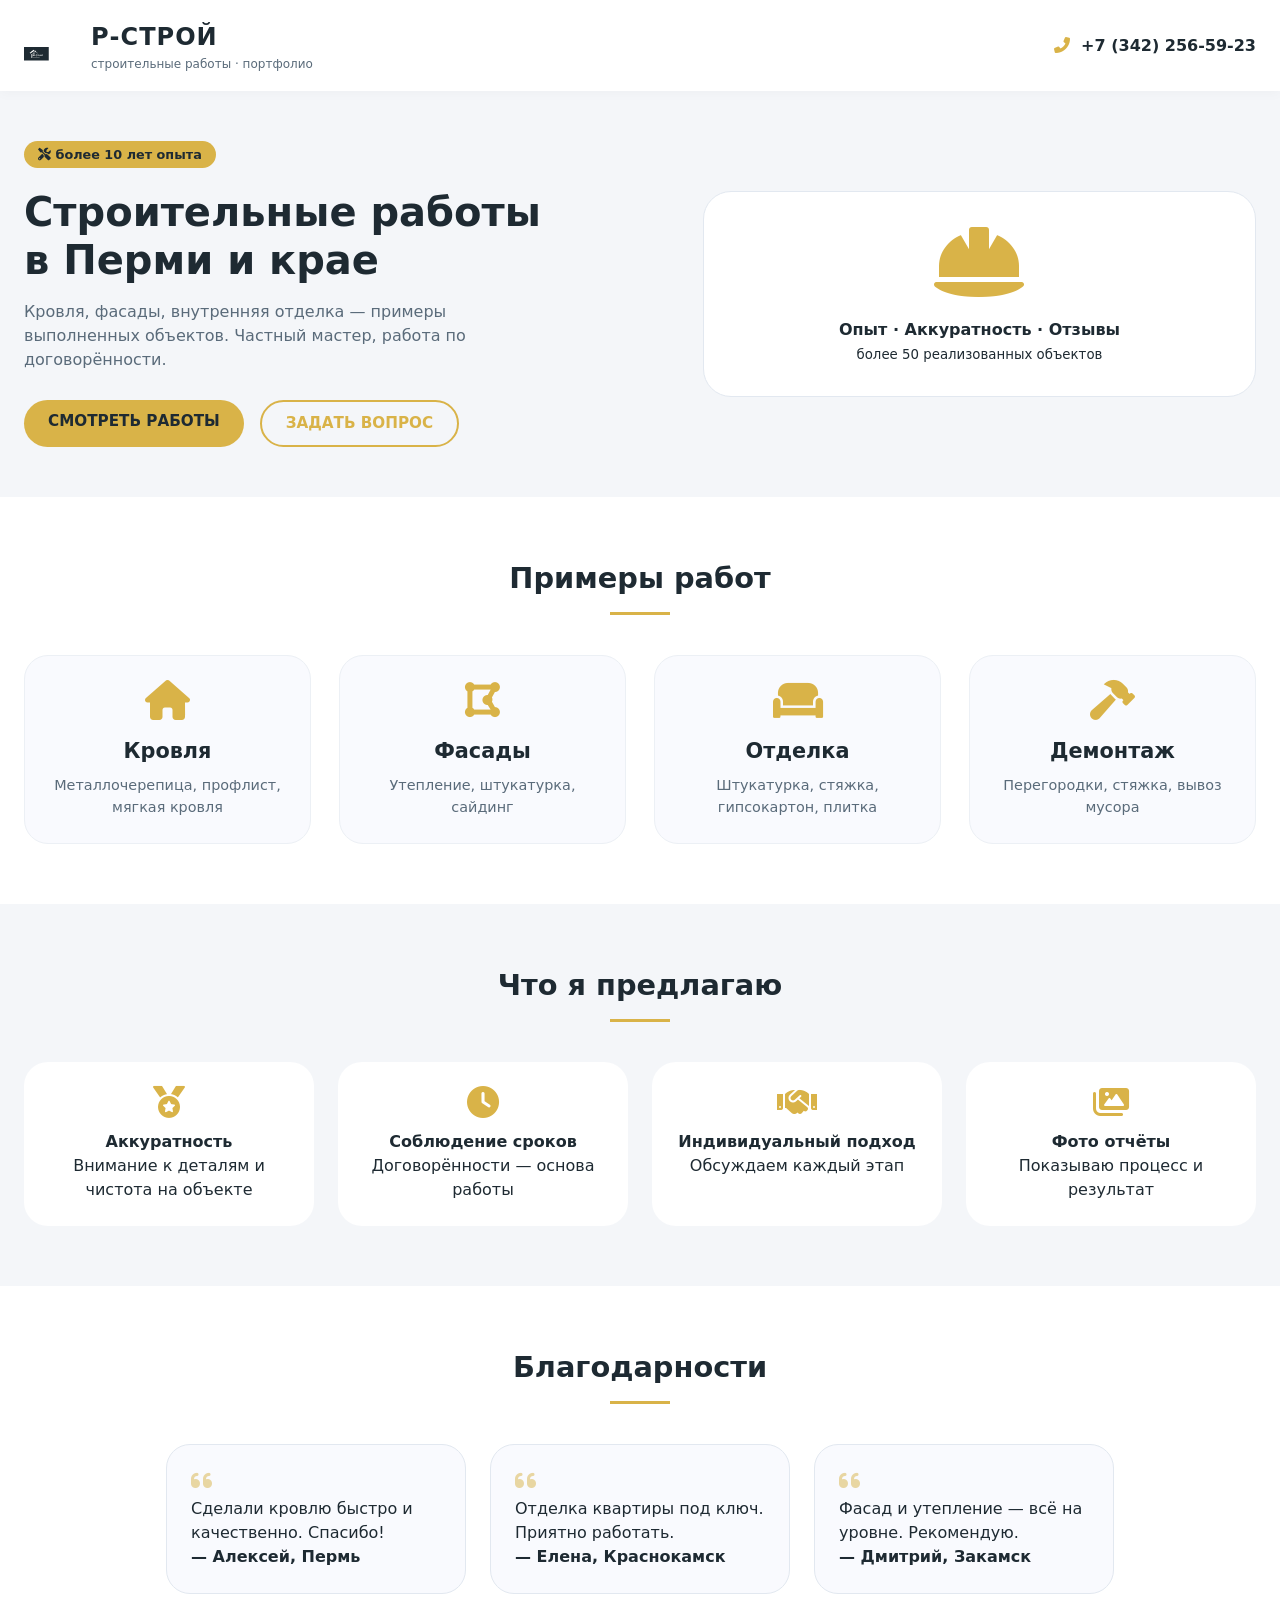
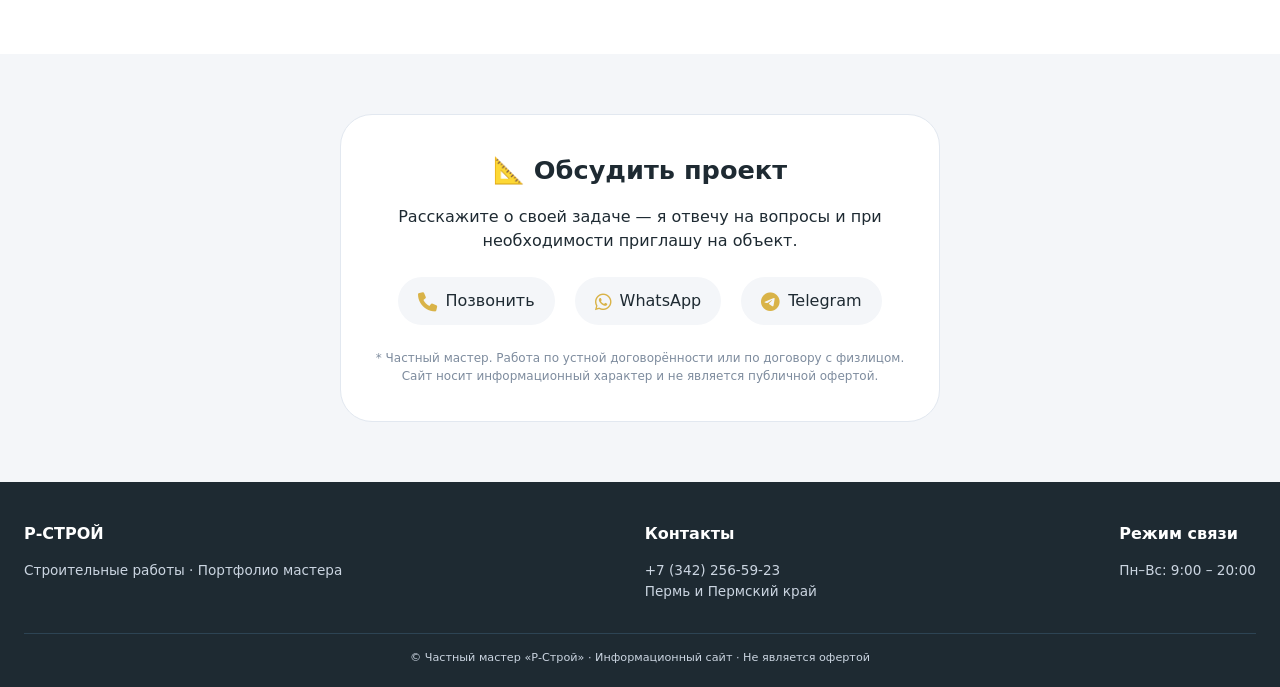
==== index.html @ 1c7f8fda "Add files via upload" ====
<!DOCTYPE html>
<html lang="ru">
<head>
    <meta charset="UTF-8">
    <meta name="viewport" content="width=device-width, initial-scale=1.0, user-scalable=yes">
    <!-- 
        Сайт-визитка "Р-Строй"
        Юридический статус: информационное портфолио частного мастера
        Не является публичной офертой (ст. 437 ГК РФ)
        Не содержит признаков предпринимательской деятельности
    -->
    <title>Р-Строй | Портфолио строительных работ</title>
    <!-- Font Awesome 6 — библиотека иконок (бесплатная) -->
    <link rel="stylesheet" href="https://cdnjs.cloudflare.com/ajax/libs/font-awesome/6.0.0-beta3/css/all.min.css">
    <style>
        /* ===== ОСНОВНЫЕ СТИЛИ ===== */
        /* Цветовая схема: 
           #F4F6F9 — спокойный серо-голубой фон
           #1E2A32 — тёмный цвет текста (читаемый, не агрессивный)
           #D9B348 — тусклый жёлтый акцент (кнопки, иконки)
           #FFFFFF — белый для карточек и формы
        */
        * {
            margin: 0;
            padding: 0;
            box-sizing: border-box;
        }

        body {
            font-family: 'Segoe UI', Roboto, system-ui, sans-serif;
            background-color: #F4F6F9;
            color: #1E2A32;
            line-height: 1.5;
        }

        .container {
            max-width: 1280px;
            margin: 0 auto;
            padding: 0 24px;
        }

        /* ===== КНОПКИ (нейтральные, без призыва к заказу) ===== */
        /* Используются формулировки "Смотреть работы" и "Задать вопрос"
           вместо "Заказать" или "Купить" — это юридически безопасно */
        .btn {
            display: inline-block;
            background-color: #D9B348;
            color: #1E2A32;
            font-weight: 700;
            padding: 10px 24px;
            border-radius: 48px;
            text-decoration: none;
            transition: all 0.25s ease;
            font-size: 0.95rem;
            border: none;
            cursor: pointer;
            text-align: center;
        }
        .btn-outline {
            background: transparent;
            border: 2px solid #D9B348;
            color: #D9B348;
        }
        .btn-outline:hover {
            background: #D9B348;
            color: #1E2A32;
        }
        .btn:hover {
            background-color: #c49f36;
            transform: translateY(-1px);
        }

        /* ===== ШАПКА САЙТА (HEADER) ===== */
        /* Содержит логотип и телефон. Никаких кнопок "Заказать звонок" */
        .header {
            background: #FFFFFF;
            box-shadow: 0 2px 12px rgba(0,0,0,0.03);
            padding: 18px 0;
            position: sticky;
            top: 0;
            z-index: 100;
        }
        .header-flex {
            display: flex;
            justify-content: space-between;
            align-items: center;
            flex-wrap: wrap;
            gap: 20px;
        }
        .logo-area {
            display: flex;
            align-items: center;
            gap: 12px;
        }
        /* SVG логотип — чёрно-белый, без намёка на коммерцию */
        .logo-svg {
            width: 55px;
            height: auto;
            display: block;
        }
        .logo-svg svg {
            width: 100%;
            height: auto;
            display: block;
        }
        .logo-text h1 {
            font-size: 1.5rem;
            letter-spacing: 1px;
            color: #1E2A32;
        }
        .logo-text p {
            font-size: 0.75rem;
            color: #5A6B7A;
        }
        /* Телефон указан как справочная информация, не как "заказать звонок" */
        .contact-header a {
            color: #1E2A32;
            text-decoration: none;
            font-weight: 600;
            font-size: 1rem;
        }
        .contact-header i {
            color: #D9B348;
            margin-right: 6px;
        }

        /* ===== ГЛАВНЫЙ ЭКРАН (HERO) ===== */
        /* Важно: нет кнопок "Рассчитать стоимость" или "Заказать"
           Есть только "Смотреть работы" (портфолио) и "Задать вопрос" (общение) */
        .hero {
            padding: 50px 0;
            background: #F4F6F9;
        }
        .hero-grid {
            display: flex;
            flex-wrap: wrap;
            align-items: center;
            gap: 40px;
        }
        .hero-content {
            flex: 1;
        }
        /* Бейдж "более 10 лет опыта" — информация, не оферта */
        .badge {
            background: #D9B348;
            color: #1E2A32;
            display: inline-block;
            padding: 4px 14px;
            border-radius: 40px;
            font-weight: 700;
            font-size: 0.8rem;
            margin-bottom: 20px;
        }
        .hero-content h2 {
            font-size: 2.5rem;
            font-weight: 800;
            line-height: 1.2;
            margin-bottom: 16px;
        }
        .hero-content p {
            font-size: 1rem;
            color: #5A6B7A;
            margin-bottom: 28px;
            max-width: 500px;
        }
        .hero-buttons {
            display: flex;
            gap: 16px;
            flex-wrap: wrap;
        }
        /* Карточка с иконкой каски — чисто информационная */
        .hero-image {
            flex: 0.8;
            background: #FFFFFF;
            border-radius: 28px;
            padding: 30px 20px;
            text-align: center;
            border: 1px solid #E2E8F0;
        }
        .hero-image i {
            font-size: 80px;
            color: #D9B348;
        }
        .hero-image p {
            margin-top: 16px;
            font-weight: 600;
        }

        /* ===== ПОРТФОЛИО (вместо "услуг") ===== */
        /* Ключевое отличие: называется "Примеры работ", а не "Услуги"
           Это портфолио, а не предложение заключить договор */
        .portfolio {
            padding: 60px 0;
            background: #FFFFFF;
        }
        .section-title {
            text-align: center;
            font-size: 1.8rem;
            font-weight: 700;
            margin-bottom: 40px;
        }
        .section-title:after {
            content: '';
            display: block;
            width: 60px;
            height: 3px;
            background: #D9B348;
            margin: 12px auto 0;
        }
        .portfolio-grid {
            display: grid;
            grid-template-columns: repeat(auto-fit, minmax(250px, 1fr));
            gap: 28px;
        }
        .portfolio-card {
            background: #F9FAFE;
            border-radius: 24px;
            padding: 24px;
            text-align: center;
            border: 1px solid #ECF0F5;
        }
        .portfolio-card i {
            font-size: 40px;
            color: #D9B348;
            margin-bottom: 16px;
        }
        .portfolio-card h3 {
            font-size: 1.3rem;
            margin-bottom: 8px;
        }
        .portfolio-card p {
            color: #5A6B7A;
            font-size: 0.9rem;
        }

        /* ===== НАВЫКИ И ПОДХОД ===== */
        /* Блок о качестве работы — без гарантий и обязательств */
        .skills {
            background: #F4F6F9;
            padding: 60px 0;
        }
        .skills-grid {
            display: grid;
            grid-template-columns: repeat(auto-fit, minmax(220px, 1fr));
            gap: 24px;
        }
        .skill-item {
            background: #FFFFFF;
            border-radius: 24px;
            padding: 24px 16px;
            text-align: center;
        }
        .skill-item i {
            font-size: 32px;
            color: #D9B348;
            margin-bottom: 12px;
        }

        /* ===== ОТЗЫВЫ (как "благодарности") ===== */
        /* Названо "Благодарности", а не "Отзывы клиентов"
           Указано, что это от знакомых/друзей — снижает риски */
        .reviews {
            padding: 60px 0;
            background: #FFFFFF;
        }
        .reviews-grid {
            display: flex;
            flex-wrap: wrap;
            gap: 24px;
            justify-content: center;
        }
        .review-card {
            background: #F9FAFE;
            border-radius: 24px;
            padding: 24px;
            width: 300px;
            border: 1px solid #E2E8F0;
        }
        .review-card i {
            color: #D9B348;
            opacity: 0.5;
            font-size: 24px;
        }

        /* ===== БЛОК СВЯЗИ ===== */
        /* Важно: нет формы "отправить заявку"
           Есть только ссылки на мессенджеры и телефон
           Чётко указано: "частный мастер", "не является публичной офертой"
           Это юридически значимые формулировки */
        .contact-section {
            padding: 60px 0;
            background: #F4F6F9;
        }
        .contact-card {
            max-width: 600px;
            margin: 0 auto;
            background: #FFFFFF;
            border-radius: 32px;
            padding: 36px 28px;
            text-align: center;
            border: 1px solid #E2E8F0;
        }
        .contact-card h3 {
            font-size: 1.6rem;
            margin-bottom: 16px;
        }
        .contact-links {
            display: flex;
            justify-content: center;
            gap: 20px;
            margin: 24px 0;
            flex-wrap: wrap;
        }
        .contact-link {
            background: #F4F6F9;
            padding: 12px 20px;
            border-radius: 60px;
            text-decoration: none;
            color: #1E2A32;
            font-weight: 500;
            display: inline-flex;
            align-items: center;
            gap: 8px;
        }
        .contact-link i {
            color: #D9B348;
            font-size: 1.2rem;
        }
        /* Юридически важный блок: пояснение статуса и отказ от оферты */
        .note {
            font-size: 0.75rem;
            color: #7E8C9E;
            margin-top: 20px;
        }

        /* ===== ПОДВАЛ (FOOTER) ===== */
        /* Ещё раз указан статус "частный мастер" и "не является офертой" */
        .footer {
            background: #1E2A32;
            color: #CBD5E1;
            padding: 40px 0 20px;
        }
        .footer-flex {
            display: flex;
            justify-content: space-between;
            flex-wrap: wrap;
            gap: 24px;
        }
        .footer-col h4 {
            color: #FFFFFF;
            margin-bottom: 14px;
        }
        .footer-col p {
            font-size: 0.85rem;
        }
        .copyright {
            text-align: center;
            margin-top: 32px;
            padding-top: 16px;
            border-top: 1px solid #2D4454;
            font-size: 0.7rem;
        }

        /* Адаптация под мобильные устройства */
        @media (max-width: 760px) {
            .hero-content h2 { font-size: 1.8rem; }
            .header-flex { flex-direction: column; text-align: center; }
            .contact-header { text-align: center; }
        }
    </style>
</head>
<body>

<header class="header">
    <div class="container header-flex">
        <div class="logo-area">
            <!-- 
                ЧЁРНО-БЕЛЫЙ ЛОГОТИП
                Использован ваш SVG-код. Логотип не содержит коммерческих намёков.
                Масштабирован до 55px для аккуратного отображения.
            -->
            <div class="logo-svg">
                <svg version="1.0" xmlns="http://www.w3.org/2000/svg"
                     width="55" height="55" viewBox="0 0 2152.000000 1172.000000"
                     preserveAspectRatio="xMidYMid meet">
                    <g transform="translate(0.000000,1172.000000) scale(0.045000,-0.045000)" fill="#1E2A32" stroke="none">
                        <path d="M0 5860 l0 -5860 10760 0 10760 0 0 5860 0 5860 -10760 0 -10760 0 0 -5860z m8493 3213 c122 -98 293 -236 382 -306 227 -182 266 -213 395 -319 141 -114 296 -238 366 -293 41 -31 289 -230 364 -290 8 -7 24 -15 35 -19 20 -6 20 -3 16 409 -2 316 0 415 9 415 14 0 174 -109 354 -242 l64 -47 6 -73 c3 -40 8 -255 11 -478 3 -223 10 -504 16 -625 5 -134 5 -223 0 -228 -6 -6 -19 -2 -34 9 -14 11 -91 72 -173 136 -82 65 -252 198 -379 295 -407 313 -747 574 -855 657 -58 44 -174 133 -258 198 -145 112 -172 129 -172 109 0 -4 -25 -28 -56 -52 -31 -24 -92 -73 -135 -109 -43 -36 -129 -106 -191 -157 -261 -211 -368 -298 -453 -368 -191 -155 -287 -234 -420 -340 -75 -60 -172 -139 -215 -175 -42 -36 -130 -108 -195 -160 -65 -52 -173 -139 -239 -193 -67 -54 -139 -113 -161 -130 -21 -18 -60 -50 -86 -72 -26 -22 -122 -98 -212 -170 -91 -71 -170 -139 -175 -150 l-11 -20 -1 20 c-1 11 -3 65 -4 120 l-1 100 -55 0 c-30 0 -306 -4 -612 -9 -467 -7 -558 -6 -558 6 0 7 33 38 73 68 39 30 114 88 164 130 51 41 139 112 195 157 57 46 144 115 193 156 50 40 102 81 116 92 38 29 186 148 299 240 103 84 443 357 514 412 56 44 179 143 471 378 136 110 276 223 310 250 35 28 106 84 158 125 224 178 788 633 837 674 30 25 60 46 68 46 8 0 114 -80 235 -177z m675 -1492 l62 -1 -2 -192 -3 -193 -210 0 -210 0 -3 185 c-1 101 0 190 3 198 4 11 34 12 152 8 82 -3 176 -5 211 -5z m-520 -193 l-3 -193 -215 0 -215 0 -3 160 c-2 88 0 175 3 193 l6 32 215 0 214 0 -2 -192z m2285 -269 c12 -7 24 -15 27 -19 3 -3 37 -31 75 -62 39 -31 131 -105 205 -164 74 -60 182 -146 240 -191 139 -107 186 -150 178 -158 -3 -4 -174 -8 -380 -8 l-373 -2 -3 308 c-1 169 0 307 4 307 3 0 15 -5 27 -11z m-2285 -271 c2 -180 2 -188 -18 -198 -13 -7 -90 -10 -214 -9 -189 1 -194 2 -200 23 -3 11 -6 98 -6 193 l0 172 28 3 c15 2 113 3 217 3 l190 0 3 -187z m578 180 c11 -17 18 -266 10 -332 l-7 -56 -212 2 -212 3 -3 189 c-2 134 1 192 9 197 21 12 407 10 415 -3z m-3138 -1096 c-1 -169 2 -286 8 -292 5 -5 112 -11 244 -12 l235 -3 5 -1467 c3 -806 7 -1469 10 -1472 3 -3 1545 -8 3425 -12 1881 -4 3429 -10 3440 -14 30 -12 355 -309 355 -325 0 -11 -29 -12 -152 -9 -84 2 -1817 6 -3851 8 -2033 3 -3702 8 -3707 11 -7 4 -10 590 -10 1644 l0 1639 -35 6 c-18 4 -210 6 -425 5 -215 -1 -394 2 -397 5 -11 10 5 22 357 280 184 135 369 270 410 301 l75 57 7 -34 c5 -18 7 -160 6 -316z m2765 167 c418 -36 657 -221 758 -585 30 -110 39 -174 39 -283 0 -148 -29 -270 -95 -401 -134 -264 -423 -566 -705 -738 -106 -64 -349 -167 -440 -186 -14 -3 -54 -12 -90 -20 -111 -26 -398 -46 -672 -46 -4 0 -8 -6 -8 -13 0 -8 -20 -58 -45 -113 -55 -122 -61 -152 -45 -220 15 -62 10 -79 -74 -254 -59 -125 -118 -223 -160 -267 -24 -27 -37 -33 -72 -33 -64 0 -85 22 -93 104 -8 76 9 162 52 256 13 30 44 98 67 150 23 52 76 166 117 253 41 87 73 165 71 174 -2 10 -20 22 -45 29 -79 23 -174 87 -198 135 -22 41 -19 131 5 182 54 114 221 225 442 291 104 32 127 49 165 123 64 122 148 283 213 408 151 289 230 447 230 461 0 18 -14 18 -131 0 -113 -18 -243 -46 -359 -79 -47 -14 -111 -32 -144 -40 -32 -9 -63 -21 -70 -26 -6 -5 -27 -13 -46 -19 -19 -6 -66 -22 -105 -37 -38 -14 -81 -30 -95 -34 -14 -5 -86 -38 -162 -74 -75 -36 -149 -69 -164 -73 -27 -7 -27 -7 -21 33 4 22 22 87 41 144 86 263 222 433 438 548 250 133 782 245 1238 259 25 1 98 -3 163 -9z m2988 -310 c23 -13 57 -44 74 -67 29 -43 30 -47 29 -150 -1 -158 -38 -265 -149 -437 -134 -209 -312 -394 -490 -512 -125 -82 -174 -92 -214 -42 -20 26 -23 38 -18 80 3 27 15 63 27 78 11 16 20 32 20 36 0 12 92 128 150 188 63 67 87 81 149 91 24 4 55 13 71 21 42 22 126 120 176 204 66 113 88 188 89 301 l0 95 -55 -3 c-80 -4 -146 -39 -275 -143 -65 -53 -148 -135 -204 -204 -14 -17 -47 -57 -75 -90 -92 -108 -149 -187 -234 -325 -68 -110 -174 -327 -201 -410 -51 -159 -53 -338 -6 -429 29 -54 81 -106 123 -122 39 -15 220 -11 275 6 98 30 221 103 362 214 91 72 413 383 445 431 61 89 144 181 184 205 31 18 57 25 94 25 l52 0 0 -34 c0 -27 -14 -49 -82 -127 -105 -120 -141 -166 -162 -207 -18 -35 -18 -93 0 -99 6 -2 60 45 120 105 96 95 153 142 383 320 67 52 162 102 193 102 13 0 34 -7 47 -16 21 -15 23 -22 18 -73 -5 -59 -43 -134 -113 -226 -52 -69 -70 -125 -39 -125 8 0 55 35 103 78 48 43 119 103 159 133 90 68 290 189 312 189 45 0 94 -107 70 -152 -7 -13 -46 -59 -88 -104 -121 -127 -166 -241 -122 -302 18 -26 26 -30 56 -26 88 11 129 45 461 384 183 187 309 326 367 403 109 145 141 171 211 172 85 0 78 -21 -78 -232 -103 -140 -205 -301 -206 -325 0 -10 2 -18 4 -18 2 0 51 35 109 79 113 85 253 161 297 161 38 0 92 -39 102 -75 13 -44 2 -119 -25 -178 -37 -78 -96 -150 -209 -255 -155 -143 -155 -157 0 -156 85 0 104 4 151 27 59 30 171 128 184 161 5 12 15 45 23 74 43 163 284 395 463 448 103 30 221 1 221 -54 0 -9 14 -37 32 -64 54 -85 50 -167 -18 -331 -62 -150 -43 -171 98 -110 40 18 43 22 53 93 8 46 50 139 89 194 109 156 197 248 254 267 37 12 96 7 118 -12 18 -15 18 -62 0 -97 -19 -37 -180 -190 -238 -226 -62 -38 -82 -78 -76 -145 4 -35 12 -59 28 -76 60 -64 125 -21 450 300 146 144 274 267 286 273 37 20 64 -23 64 -102 0 -52 -3 -57 -63 -128 -34 -40 -86 -98 -115 -128 -93 -98 -130 -206 -98 -282 24 -57 64 -53 191 17 54 30 102 55 106 55 21 0 -12 -48 -73 -105 -140 -132 -286 -225 -356 -225 -81 0 -101 50 -82 208 7 57 9 106 5 110 -4 4 -21 -11 -38 -33 -73 -93 -169 -183 -229 -213 -123 -64 -176 -29 -213 141 -9 42 -18 77 -20 77 -1 0 -31 -15 -66 -33 -35 -18 -102 -44 -148 -57 -73 -21 -93 -31 -150 -82 -39 -35 -87 -66 -119 -78 -62 -24 -158 -26 -207 -6 -66 28 -155 152 -155 217 0 49 -20 43 -88 -25 -131 -129 -244 -188 -457 -236 -102 -23 -295 2 -338 44 -38 38 -63 26 -87 -40 -9 -27 -50 -124 -91 -216 l-74 -168 -74 0 -74 0 7 52 c8 59 50 208 71 253 21 44 71 112 153 207 41 46 92 118 114 159 22 40 70 130 107 199 38 69 71 138 75 153 l7 28 -28 -18 c-15 -10 -45 -35 -68 -57 -22 -21 -95 -88 -162 -149 -68 -60 -123 -114 -123 -118 0 -20 -155 -170 -225 -218 -104 -73 -206 -121 -253 -121 -60 0 -92 37 -92 107 0 71 22 146 64 215 35 60 66 130 66 153 0 34 -46 10 -153 -77 -61 -50 -159 -137 -217 -192 -155 -149 -228 -177 -244 -92 -11 60 3 98 91 238 58 92 78 160 50 171 -28 11 -88 -11 -140 -51 -81 -62 -212 -198 -289 -299 -69 -93 -91 -108 -139 -101 -32 4 -50 58 -58 177 -4 58 -10 96 -18 98 -6 2 -29 -20 -51 -49 -49 -65 -309 -320 -376 -368 -27 -19 -78 -56 -115 -83 -87 -62 -292 -163 -362 -178 -82 -17 -233 -8 -291 18 -91 41 -183 146 -219 250 -23 67 -27 232 -9 333 31 173 157 452 298 663 247 369 673 753 930 838 79 26 183 21 243 -12z m1399 -453 c18 -8 26 -20 28 -44 4 -36 -32 -122 -51 -122 -7 -1 -73 -1 -148 0 -236 2 -400 -53 -558 -184 -24 -20 -47 -36 -53 -36 -6 0 -9 25 -6 65 4 61 7 68 48 111 92 94 385 208 585 226 48 5 128 -3 155 -16z m2848 -74 c2 -51 7 -65 25 -76 30 -20 99 -5 171 39 77 46 96 52 96 26 0 -68 -242 -233 -343 -233 -56 0 -82 14 -102 52 -21 41 -20 149 3 177 27 33 105 83 127 80 17 -2 20 -11 23 -65z m-5926 -845 c11 -18 10 -281 -2 -311 l-10 -26 -349 0 c-296 0 -350 2 -361 15 -16 20 -10 322 7 333 20 13 707 2 715 -11z"/>
                        <path d="M8573 5561 c-34 -3 -63 -8 -66 -11 -10 -12 -436 -877 -442 -898 -10 -33 10 -35 123 -12 131 26 140 26 148 -6 10 -40 -16 -58 -191 -129 -87 -36 -163 -69 -168 -74 -4 -4 -7 -25 -5 -46 3 -34 7 -40 38 -51 77 -27 297 -9 462 40 406 118 757 373 866 628 24 58 27 74 27 198 0 129 -1 137 -27 181 -56 95 -155 159 -278 178 -68 11 -380 12 -487 2z"/>
                        <path d="M14900 4696 c-77 -51 -196 -174 -227 -235 -13 -23 -28 -71 -35 -107 -21 -116 20 -156 142 -140 53 7 135 48 149 75 5 9 7 53 4 96 -4 70 -1 89 22 150 47 125 66 186 60 195 -12 20 -52 8 -115 -34z"/>
                        <path d="M13990 4630 c-93 -51 -300 -262 -300 -306 0 -7 25 -14 68 -17 37 -3 82 -9 100 -13 30 -6 37 -2 96 59 91 93 143 165 158 220 23 87 -25 110 -122 57z"/>
                    </g>
                </svg>
            </div>
            <div class="logo-text">
                <h1>Р-СТРОЙ</h1>
                <p>строительные работы · портфолио</p>
            </div>
        </div>
        <div class="contact-header">
            <!-- Телефон указан как контакт для связи, без обязательства что-либо заказать -->
            <a href="tel:+73422565923"><i class="fas fa-phone-alt"></i> +7 (342) 256-59-23</a>
        </div>
    </div>
</header>

<!-- 
    БЛОК "О СЕБЕ" (HERO)
    Нет кнопок "Заказать", "Рассчитать", "Оплатить"
    Только информационные кнопки: "Смотреть работы" и "Задать вопрос"
-->
<section class="hero">
    <div class="container hero-grid">
        <div class="hero-content">
            <div class="badge"><i class="fas fa-tools"></i> более 10 лет опыта</div>
            <h2>Строительные работы<br>в Перми и крае</h2>
            <p>Кровля, фасады, внутренняя отделка — примеры выполненных объектов. Частный мастер, работа по договорённости.</p>
            <div class="hero-buttons">
                <a href="#portfolio" class="btn">СМОТРЕТЬ РАБОТЫ</a>
                <a href="#contact" class="btn btn-outline">ЗАДАТЬ ВОПРОС</a>
            </div>
        </div>
        <div class="hero-image">
            <i class="fas fa-hard-hat"></i>
            <p>Опыт · Аккуратность · Отзывы</p>
            <small>более 50 реализованных объектов</small>
        </div>
    </div>
</section>

<!-- 
    БЛОК ПОРТФОЛИО (не "услуги"!)
    Показывает ЧТО я умею делать, без предложения заказать.
    Называется "Примеры работ" — это демонстрация навыков, а не оферта.
-->
<section class="portfolio" id="portfolio">
    <div class="container">
        <div class="section-title">Примеры работ</div>
        <div class="portfolio-grid">
            <div class="portfolio-card"><i class="fas fa-home"></i><h3>Кровля</h3><p>Металлочерепица, профлист, мягкая кровля</p></div>
            <div class="portfolio-card"><i class="fas fa-draw-polygon"></i><h3>Фасады</h3><p>Утепление, штукатурка, сайдинг</p></div>
            <div class="portfolio-card"><i class="fas fa-couch"></i><h3>Отделка</h3><p>Штукатурка, стяжка, гипсокартон, плитка</p></div>
            <div class="portfolio-card"><i class="fas fa-hammer"></i><h3>Демонтаж</h3><p>Перегородки, стяжка, вывоз мусора</p></div>
        </div>
    </div>
</section>

<!-- 
    БЛОК "ЧТО Я ПРЕДЛАГАЮ"
    Описывает подход к работе, но не даёт гарантий (юридически безопасно)
-->
<section class="skills">
    <div class="container">
        <div class="section-title">Что я предлагаю</div>
        <div class="skills-grid">
            <div class="skill-item"><i class="fas fa-medal"></i><h4>Аккуратность</h4><p>Внимание к деталям и чистота на объекте</p></div>
            <div class="skill-item"><i class="fas fa-clock"></i><h4>Соблюдение сроков</h4><p>Договорённости — основа работы</p></div>
            <div class="skill-item"><i class="fas fa-handshake"></i><h4>Индивидуальный подход</h4><p>Обсуждаем каждый этап</p></div>
            <div class="skill-item"><i class="fas fa-images"></i><h4>Фото отчёты</h4><p>Показываю процесс и результат</p></div>
        </div>
    </div>
</section>

<!-- 
    БЛОК "БЛАГОДАРНОСТИ" (вместо "Отзывы клиентов")
    Смягчённая формулировка, чтобы не создавать вид системной работы с клиентами.
-->
<section class="reviews">
    <div class="container">
        <div class="section-title">Благодарности</div>
        <div class="reviews-grid">
            <div class="review-card"><i class="fas fa-quote-left"></i><p>Сделали кровлю быстро и качественно. Спасибо!</p><strong>— Алексей, Пермь</strong></div>
            <div class="review-card"><i class="fas fa-quote-left"></i><p>Отделка квартиры под ключ. Приятно работать.</p><strong>— Елена, Краснокамск</strong></div>
            <div class="review-card"><i class="fas fa-quote-left"></i><p>Фасад и утепление — всё на уровне. Рекомендую.</p><strong>— Дмитрий, Закамск</strong></div>
        </div>
    </div>
</section>

<!-- 
    БЛОК СВЯЗИ (САМЫЙ ВАЖНЫЙ ДЛЯ ЮРИДИЧЕСКОЙ БЕЗОПАСНОСТИ)
    - НЕТ формы отправки заявки
    - НЕТ кнопки "Оставить заявку"
    - ЕСТЬ ссылки на мессенджеры (общение, а не заказ)
    - ОБЯЗАТЕЛЬНО указано: "Частный мастер"
    - ОБЯЗАТЕЛЬНО указано: "Не является публичной офертой" (ст. 437 ГК РФ)
-->
<section class="contact-section" id="contact">
    <div class="container">
        <div class="contact-card">
            <h3>📐 Обсудить проект</h3>
            <p>Расскажите о своей задаче — я отвечу на вопросы и при необходимости приглашу на объект.</p>
            <div class="contact-links">
                <a href="tel:+73422565923" class="contact-link"><i class="fas fa-phone"></i> Позвонить</a>
                <a href="https://wa.me/73422565923" class="contact-link"><i class="fab fa-whatsapp"></i> WhatsApp</a>
                <a href="tg://resolve?domain=r_stroy" class="contact-link"><i class="fab fa-telegram"></i> Telegram</a>
            </div>
            <!-- 
                ЮРИДИЧЕСКИ ЗНАЧИМЫЙ ТЕКСТ:
                - Указание статуса "Частный мастер"
                - Уточнение "работа по устной договорённости"
                - Прямой отказ от признания сайта публичной офертой
            -->
            <div class="note">
                * Частный мастер. Работа по устной договорённости или по договору с физлицом.<br>
                Сайт носит информационный характер и не является публичной офертой.
            </div>
        </div>
    </div>
</section>

<!-- ПОДВАЛ — дублирование юридически важной информации -->
<footer class="footer">
    <div class="container">
        <div class="footer-flex">
            <div class="footer-col"><h4>Р-СТРОЙ</h4><p>Строительные работы · Портфолио мастера</p></div>
            <div class="footer-col"><h4>Контакты</h4><p>+7 (342) 256-59-23</p><p>Пермь и Пермский край</p></div>
            <div class="footer-col"><h4>Режим связи</h4><p>Пн–Вс: 9:00 – 20:00</p></div>
        </div>
        <div class="copyright">
            © Частный мастер «Р-Строй» · Информационный сайт · Не является офертой
        </div>
    </div>
</footer>
</body>
</html>
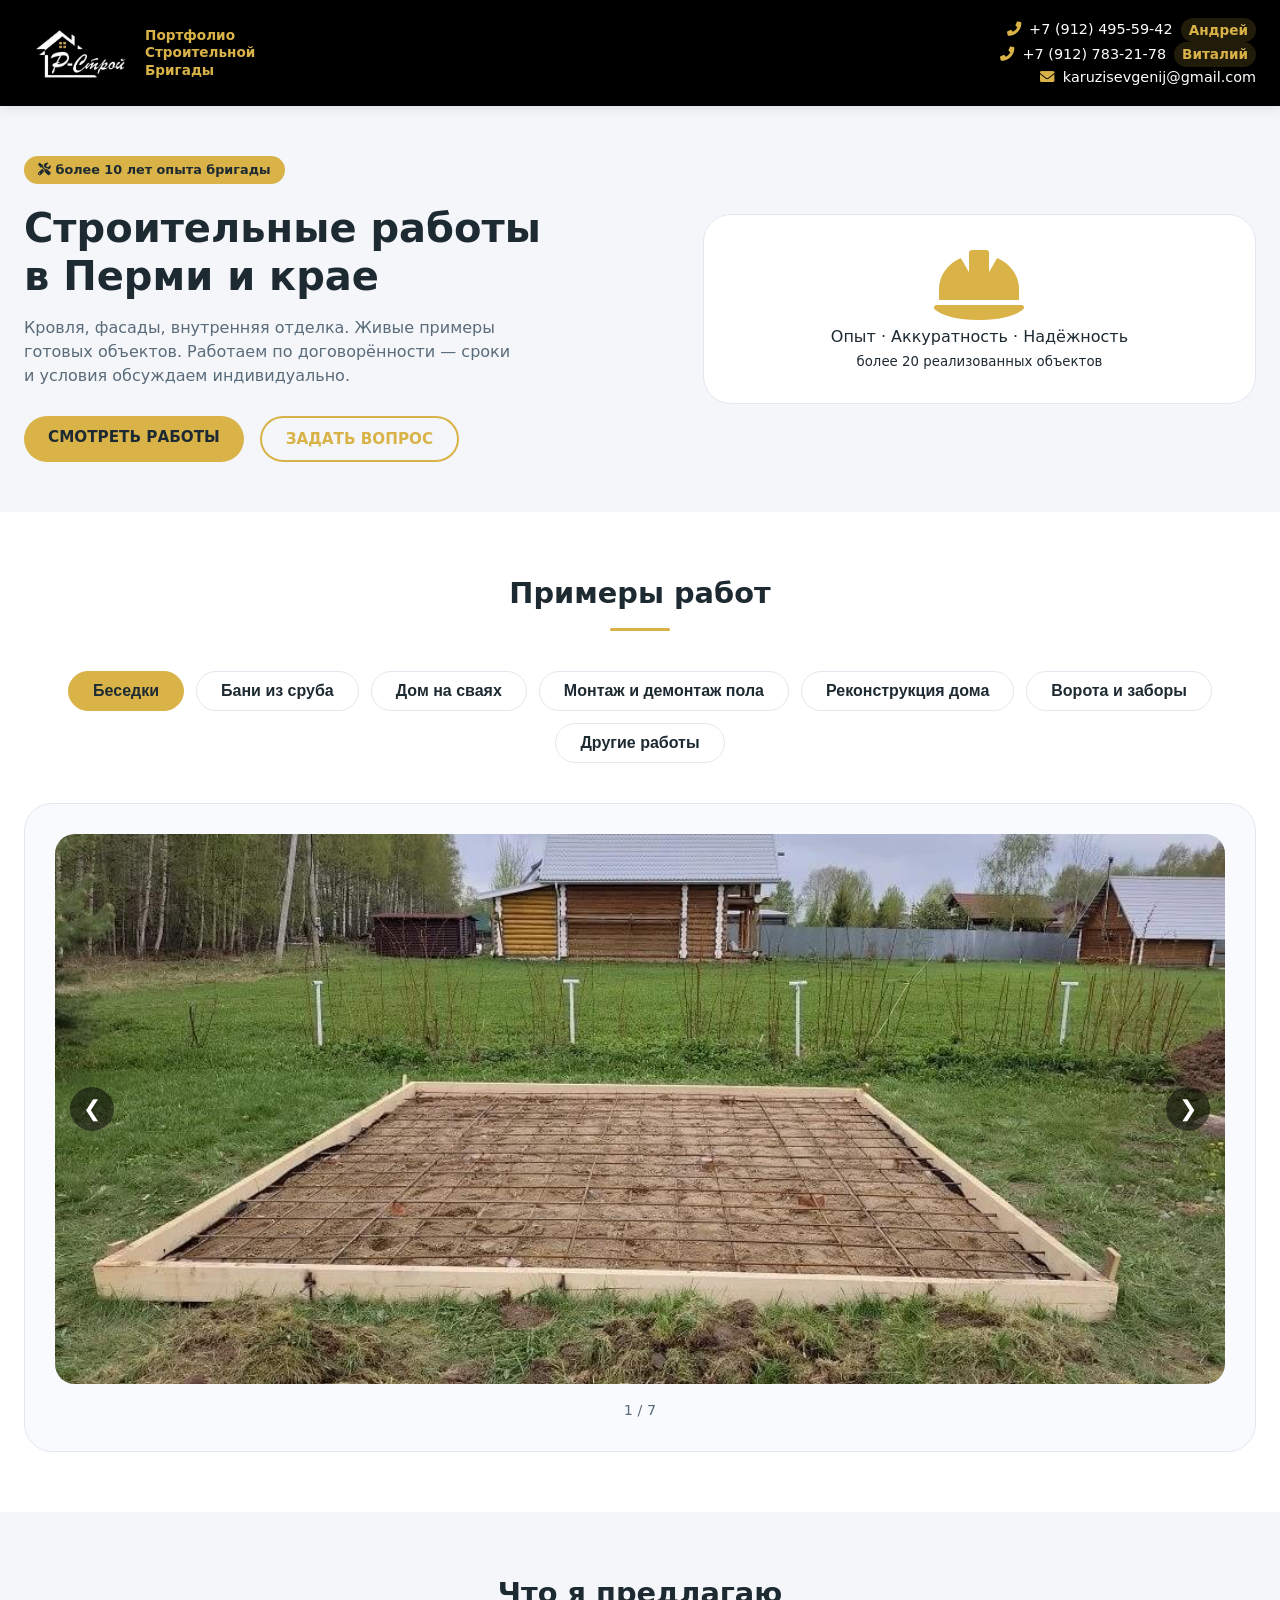
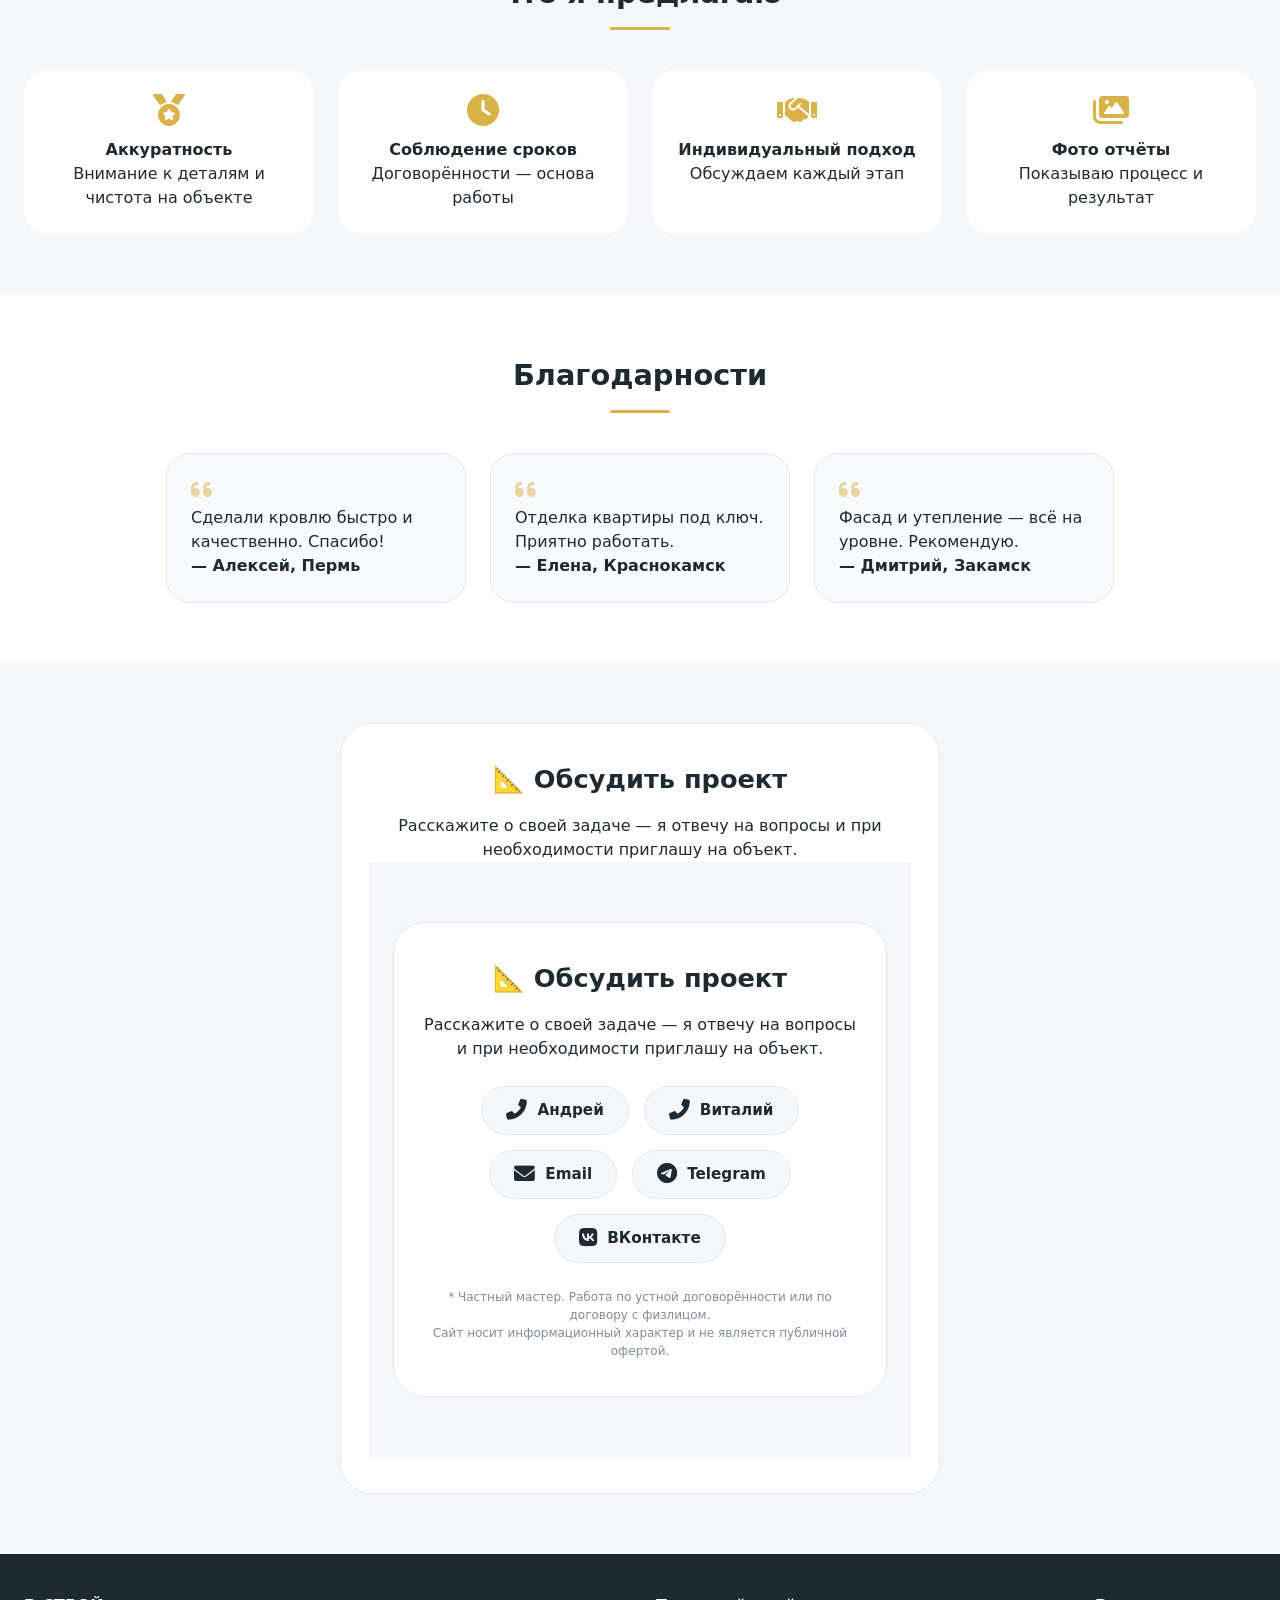
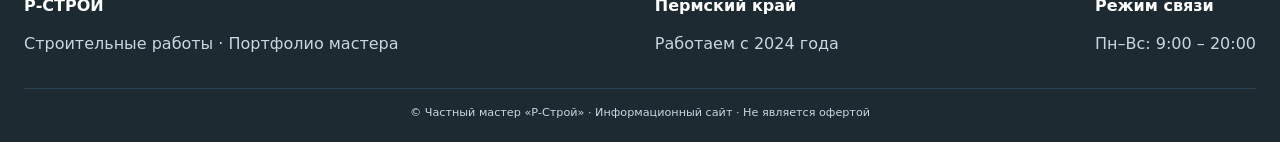
==== commit 8369ab36: "Add files via upload" ====
--- a/index.html
+++ b/index.html
@@ -1,524 +1,62 @@
-<!DOCTYPE html>
-<html lang="ru">
-<head>
-    <meta charset="UTF-8">
-    <meta name="viewport" content="width=device-width, initial-scale=1.0, user-scalable=yes">
-    <!-- 
-        Сайт-визитка "Р-Строй"
-        Юридический статус: информационное портфолио частного мастера
-        Не является публичной офертой (ст. 437 ГК РФ)
-        Не содержит признаков предпринимательской деятельности
-    -->
-    <title>Р-Строй | Портфолио строительных работ</title>
-    <!-- Font Awesome 6 — библиотека иконок (бесплатная) -->
-    <link rel="stylesheet" href="https://cdnjs.cloudflare.com/ajax/libs/font-awesome/6.0.0-beta3/css/all.min.css">
-    <style>
-        /* ===== ОСНОВНЫЕ СТИЛИ ===== */
-        /* Цветовая схема: 
-           #F4F6F9 — спокойный серо-голубой фон
-           #1E2A32 — тёмный цвет текста (читаемый, не агрессивный)
-           #D9B348 — тусклый жёлтый акцент (кнопки, иконки)
-           #FFFFFF — белый для карточек и формы
-        */
-        * {
-            margin: 0;
-            padding: 0;
-            box-sizing: border-box;
-        }
-
-        body {
-            font-family: 'Segoe UI', Roboto, system-ui, sans-serif;
-            background-color: #F4F6F9;
-            color: #1E2A32;
-            line-height: 1.5;
-        }
-
-        .container {
-            max-width: 1280px;
-            margin: 0 auto;
-            padding: 0 24px;
-        }
-
-        /* ===== КНОПКИ (нейтральные, без призыва к заказу) ===== */
-        /* Используются формулировки "Смотреть работы" и "Задать вопрос"
-           вместо "Заказать" или "Купить" — это юридически безопасно */
-        .btn {
-            display: inline-block;
-            background-color: #D9B348;
-            color: #1E2A32;
-            font-weight: 700;
-            padding: 10px 24px;
-            border-radius: 48px;
-            text-decoration: none;
-            transition: all 0.25s ease;
-            font-size: 0.95rem;
-            border: none;
-            cursor: pointer;
-            text-align: center;
-        }
-        .btn-outline {
-            background: transparent;
-            border: 2px solid #D9B348;
-            color: #D9B348;
-        }
-        .btn-outline:hover {
-            background: #D9B348;
-            color: #1E2A32;
-        }
-        .btn:hover {
-            background-color: #c49f36;
-            transform: translateY(-1px);
-        }
-
-        /* ===== ШАПКА САЙТА (HEADER) ===== */
-        /* Содержит логотип и телефон. Никаких кнопок "Заказать звонок" */
-        .header {
-            background: #FFFFFF;
-            box-shadow: 0 2px 12px rgba(0,0,0,0.03);
-            padding: 18px 0;
-            position: sticky;
-            top: 0;
-            z-index: 100;
-        }
-        .header-flex {
-            display: flex;
-            justify-content: space-between;
-            align-items: center;
-            flex-wrap: wrap;
-            gap: 20px;
-        }
-        .logo-area {
-            display: flex;
-            align-items: center;
-            gap: 12px;
-        }
-        /* SVG логотип — чёрно-белый, без намёка на коммерцию */
-        .logo-svg {
-            width: 55px;
-            height: auto;
-            display: block;
-        }
-        .logo-svg svg {
-            width: 100%;
-            height: auto;
-            display: block;
-        }
-        .logo-text h1 {
-            font-size: 1.5rem;
-            letter-spacing: 1px;
-            color: #1E2A32;
-        }
-        .logo-text p {
-            font-size: 0.75rem;
-            color: #5A6B7A;
-        }
-        /* Телефон указан как справочная информация, не как "заказать звонок" */
-        .contact-header a {
-            color: #1E2A32;
-            text-decoration: none;
-            font-weight: 600;
-            font-size: 1rem;
-        }
-        .contact-header i {
-            color: #D9B348;
-            margin-right: 6px;
-        }
-
-        /* ===== ГЛАВНЫЙ ЭКРАН (HERO) ===== */
-        /* Важно: нет кнопок "Рассчитать стоимость" или "Заказать"
-           Есть только "Смотреть работы" (портфолио) и "Задать вопрос" (общение) */
-        .hero {
-            padding: 50px 0;
-            background: #F4F6F9;
-        }
-        .hero-grid {
-            display: flex;
-            flex-wrap: wrap;
-            align-items: center;
-            gap: 40px;
-        }
-        .hero-content {
-            flex: 1;
-        }
-        /* Бейдж "более 10 лет опыта" — информация, не оферта */
-        .badge {
-            background: #D9B348;
-            color: #1E2A32;
-            display: inline-block;
-            padding: 4px 14px;
-            border-radius: 40px;
-            font-weight: 700;
-            font-size: 0.8rem;
-            margin-bottom: 20px;
-        }
-        .hero-content h2 {
-            font-size: 2.5rem;
-            font-weight: 800;
-            line-height: 1.2;
-            margin-bottom: 16px;
-        }
-        .hero-content p {
-            font-size: 1rem;
-            color: #5A6B7A;
-            margin-bottom: 28px;
-            max-width: 500px;
-        }
-        .hero-buttons {
-            display: flex;
-            gap: 16px;
-            flex-wrap: wrap;
-        }
-        /* Карточка с иконкой каски — чисто информационная */
-        .hero-image {
-            flex: 0.8;
-            background: #FFFFFF;
-            border-radius: 28px;
-            padding: 30px 20px;
-            text-align: center;
-            border: 1px solid #E2E8F0;
-        }
-        .hero-image i {
-            font-size: 80px;
-            color: #D9B348;
-        }
-        .hero-image p {
-            margin-top: 16px;
-            font-weight: 600;
-        }
-
-        /* ===== ПОРТФОЛИО (вместо "услуг") ===== */
-        /* Ключевое отличие: называется "Примеры работ", а не "Услуги"
-           Это портфолио, а не предложение заключить договор */
-        .portfolio {
-            padding: 60px 0;
-            background: #FFFFFF;
-        }
-        .section-title {
-            text-align: center;
-            font-size: 1.8rem;
-            font-weight: 700;
-            margin-bottom: 40px;
-        }
-        .section-title:after {
-            content: '';
-            display: block;
-            width: 60px;
-            height: 3px;
-            background: #D9B348;
-            margin: 12px auto 0;
-        }
-        .portfolio-grid {
-            display: grid;
-            grid-template-columns: repeat(auto-fit, minmax(250px, 1fr));
-            gap: 28px;
-        }
-        .portfolio-card {
-            background: #F9FAFE;
-            border-radius: 24px;
-            padding: 24px;
-            text-align: center;
-            border: 1px solid #ECF0F5;
-        }
-        .portfolio-card i {
-            font-size: 40px;
-            color: #D9B348;
-            margin-bottom: 16px;
-        }
-        .portfolio-card h3 {
-            font-size: 1.3rem;
-            margin-bottom: 8px;
-        }
-        .portfolio-card p {
-            color: #5A6B7A;
-            font-size: 0.9rem;
-        }
-
-        /* ===== НАВЫКИ И ПОДХОД ===== */
-        /* Блок о качестве работы — без гарантий и обязательств */
-        .skills {
-            background: #F4F6F9;
-            padding: 60px 0;
-        }
-        .skills-grid {
-            display: grid;
-            grid-template-columns: repeat(auto-fit, minmax(220px, 1fr));
-            gap: 24px;
-        }
-        .skill-item {
-            background: #FFFFFF;
-            border-radius: 24px;
-            padding: 24px 16px;
-            text-align: center;
-        }
-        .skill-item i {
-            font-size: 32px;
-            color: #D9B348;
-            margin-bottom: 12px;
-        }
-
-        /* ===== ОТЗЫВЫ (как "благодарности") ===== */
-        /* Названо "Благодарности", а не "Отзывы клиентов"
-           Указано, что это от знакомых/друзей — снижает риски */
-        .reviews {
-            padding: 60px 0;
-            background: #FFFFFF;
-        }
-        .reviews-grid {
-            display: flex;
-            flex-wrap: wrap;
-            gap: 24px;
-            justify-content: center;
-        }
-        .review-card {
-            background: #F9FAFE;
-            border-radius: 24px;
-            padding: 24px;
-            width: 300px;
-            border: 1px solid #E2E8F0;
-        }
-        .review-card i {
-            color: #D9B348;
-            opacity: 0.5;
-            font-size: 24px;
-        }
-
-        /* ===== БЛОК СВЯЗИ ===== */
-        /* Важно: нет формы "отправить заявку"
-           Есть только ссылки на мессенджеры и телефон
-           Чётко указано: "частный мастер", "не является публичной офертой"
-           Это юридически значимые формулировки */
-        .contact-section {
-            padding: 60px 0;
-            background: #F4F6F9;
-        }
-        .contact-card {
-            max-width: 600px;
-            margin: 0 auto;
-            background: #FFFFFF;
-            border-radius: 32px;
-            padding: 36px 28px;
-            text-align: center;
-            border: 1px solid #E2E8F0;
-        }
-        .contact-card h3 {
-            font-size: 1.6rem;
-            margin-bottom: 16px;
-        }
-        .contact-links {
-            display: flex;
-            justify-content: center;
-            gap: 20px;
-            margin: 24px 0;
-            flex-wrap: wrap;
-        }
-        .contact-link {
-            background: #F4F6F9;
-            padding: 12px 20px;
-            border-radius: 60px;
-            text-decoration: none;
-            color: #1E2A32;
-            font-weight: 500;
-            display: inline-flex;
-            align-items: center;
-            gap: 8px;
-        }
-        .contact-link i {
-            color: #D9B348;
-            font-size: 1.2rem;
-        }
-        /* Юридически важный блок: пояснение статуса и отказ от оферты */
-        .note {
-            font-size: 0.75rem;
-            color: #7E8C9E;
-            margin-top: 20px;
-        }
-
-        /* ===== ПОДВАЛ (FOOTER) ===== */
-        /* Ещё раз указан статус "частный мастер" и "не является офертой" */
-        .footer {
-            background: #1E2A32;
-            color: #CBD5E1;
-            padding: 40px 0 20px;
-        }
-        .footer-flex {
-            display: flex;
-            justify-content: space-between;
-            flex-wrap: wrap;
-            gap: 24px;
-        }
-        .footer-col h4 {
-            color: #FFFFFF;
-            margin-bottom: 14px;
-        }
-        .footer-col p {
-            font-size: 0.85rem;
-        }
-        .copyright {
-            text-align: center;
-            margin-top: 32px;
-            padding-top: 16px;
-            border-top: 1px solid #2D4454;
-            font-size: 0.7rem;
-        }
-
-        /* Адаптация под мобильные устройства */
-        @media (max-width: 760px) {
-            .hero-content h2 { font-size: 1.8rem; }
-            .header-flex { flex-direction: column; text-align: center; }
-            .contact-header { text-align: center; }
-        }
-    </style>
-</head>
-<body>
-
-<header class="header">
-    <div class="container header-flex">
-        <div class="logo-area">
-            <!-- 
-                ЧЁРНО-БЕЛЫЙ ЛОГОТИП
-                Использован ваш SVG-код. Логотип не содержит коммерческих намёков.
-                Масштабирован до 55px для аккуратного отображения.
-            -->
-            <div class="logo-svg">
-                <svg version="1.0" xmlns="http://www.w3.org/2000/svg"
-                     width="55" height="55" viewBox="0 0 2152.000000 1172.000000"
-                     preserveAspectRatio="xMidYMid meet">
-                    <g transform="translate(0.000000,1172.000000) scale(0.045000,-0.045000)" fill="#1E2A32" stroke="none">
-                        <path d="M0 5860 l0 -5860 10760 0 10760 0 0 5860 0 5860 -10760 0 -10760 0 0 -5860z m8493 3213 c122 -98 293 -236 382 -306 227 -182 266 -213 395 -319 141 -114 296 -238 366 -293 41 -31 289 -230 364 -290 8 -7 24 -15 35 -19 20 -6 20 -3 16 409 -2 316 0 415 9 415 14 0 174 -109 354 -242 l64 -47 6 -73 c3 -40 8 -255 11 -478 3 -223 10 -504 16 -625 5 -134 5 -223 0 -228 -6 -6 -19 -2 -34 9 -14 11 -91 72 -173 136 -82 65 -252 198 -379 295 -407 313 -747 574 -855 657 -58 44 -174 133 -258 198 -145 112 -172 129 -172 109 0 -4 -25 -28 -56 -52 -31 -24 -92 -73 -135 -109 -43 -36 -129 -106 -191 -157 -261 -211 -368 -298 -453 -368 -191 -155 -287 -234 -420 -340 -75 -60 -172 -139 -215 -175 -42 -36 -130 -108 -195 -160 -65 -52 -173 -139 -239 -193 -67 -54 -139 -113 -161 -130 -21 -18 -60 -50 -86 -72 -26 -22 -122 -98 -212 -170 -91 -71 -170 -139 -175 -150 l-11 -20 -1 20 c-1 11 -3 65 -4 120 l-1 100 -55 0 c-30 0 -306 -4 -612 -9 -467 -7 -558 -6 -558 6 0 7 33 38 73 68 39 30 114 88 164 130 51 41 139 112 195 157 57 46 144 115 193 156 50 40 102 81 116 92 38 29 186 148 299 240 103 84 443 357 514 412 56 44 179 143 471 378 136 110 276 223 310 250 35 28 106 84 158 125 224 178 788 633 837 674 30 25 60 46 68 46 8 0 114 -80 235 -177z m675 -1492 l62 -1 -2 -192 -3 -193 -210 0 -210 0 -3 185 c-1 101 0 190 3 198 4 11 34 12 152 8 82 -3 176 -5 211 -5z m-520 -193 l-3 -193 -215 0 -215 0 -3 160 c-2 88 0 175 3 193 l6 32 215 0 214 0 -2 -192z m2285 -269 c12 -7 24 -15 27 -19 3 -3 37 -31 75 -62 39 -31 131 -105 205 -164 74 -60 182 -146 240 -191 139 -107 186 -150 178 -158 -3 -4 -174 -8 -380 -8 l-373 -2 -3 308 c-1 169 0 307 4 307 3 0 15 -5 27 -11z m-2285 -271 c2 -180 2 -188 -18 -198 -13 -7 -90 -10 -214 -9 -189 1 -194 2 -200 23 -3 11 -6 98 -6 193 l0 172 28 3 c15 2 113 3 217 3 l190 0 3 -187z m578 180 c11 -17 18 -266 10 -332 l-7 -56 -212 2 -212 3 -3 189 c-2 134 1 192 9 197 21 12 407 10 415 -3z m-3138 -1096 c-1 -169 2 -286 8 -292 5 -5 112 -11 244 -12 l235 -3 5 -1467 c3 -806 7 -1469 10 -1472 3 -3 1545 -8 3425 -12 1881 -4 3429 -10 3440 -14 30 -12 355 -309 355 -325 0 -11 -29 -12 -152 -9 -84 2 -1817 6 -3851 8 -2033 3 -3702 8 -3707 11 -7 4 -10 590 -10 1644 l0 1639 -35 6 c-18 4 -210 6 -425 5 -215 -1 -394 2 -397 5 -11 10 5 22 357 280 184 135 369 270 410 301 l75 57 7 -34 c5 -18 7 -160 6 -316z m2765 167 c418 -36 657 -221 758 -585 30 -110 39 -174 39 -283 0 -148 -29 -270 -95 -401 -134 -264 -423 -566 -705 -738 -106 -64 -349 -167 -440 -186 -14 -3 -54 -12 -90 -20 -111 -26 -398 -46 -672 -46 -4 0 -8 -6 -8 -13 0 -8 -20 -58 -45 -113 -55 -122 -61 -152 -45 -220 15 -62 10 -79 -74 -254 -59 -125 -118 -223 -160 -267 -24 -27 -37 -33 -72 -33 -64 0 -85 22 -93 104 -8 76 9 162 52 256 13 30 44 98 67 150 23 52 76 166 117 253 41 87 73 165 71 174 -2 10 -20 22 -45 29 -79 23 -174 87 -198 135 -22 41 -19 131 5 182 54 114 221 225 442 291 104 32 127 49 165 123 64 122 148 283 213 408 151 289 230 447 230 461 0 18 -14 18 -131 0 -113 -18 -243 -46 -359 -79 -47 -14 -111 -32 -144 -40 -32 -9 -63 -21 -70 -26 -6 -5 -27 -13 -46 -19 -19 -6 -66 -22 -105 -37 -38 -14 -81 -30 -95 -34 -14 -5 -86 -38 -162 -74 -75 -36 -149 -69 -164 -73 -27 -7 -27 -7 -21 33 4 22 22 87 41 144 86 263 222 433 438 548 250 133 782 245 1238 259 25 1 98 -3 163 -9z m2988 -310 c23 -13 57 -44 74 -67 29 -43 30 -47 29 -150 -1 -158 -38 -265 -149 -437 -134 -209 -312 -394 -490 -512 -125 -82 -174 -92 -214 -42 -20 26 -23 38 -18 80 3 27 15 63 27 78 11 16 20 32 20 36 0 12 92 128 150 188 63 67 87 81 149 91 24 4 55 13 71 21 42 22 126 120 176 204 66 113 88 188 89 301 l0 95 -55 -3 c-80 -4 -146 -39 -275 -143 -65 -53 -148 -135 -204 -204 -14 -17 -47 -57 -75 -90 -92 -108 -149 -187 -234 -325 -68 -110 -174 -327 -201 -410 -51 -159 -53 -338 -6 -429 29 -54 81 -106 123 -122 39 -15 220 -11 275 6 98 30 221 103 362 214 91 72 413 383 445 431 61 89 144 181 184 205 31 18 57 25 94 25 l52 0 0 -34 c0 -27 -14 -49 -82 -127 -105 -120 -141 -166 -162 -207 -18 -35 -18 -93 0 -99 6 -2 60 45 120 105 96 95 153 142 383 320 67 52 162 102 193 102 13 0 34 -7 47 -16 21 -15 23 -22 18 -73 -5 -59 -43 -134 -113 -226 -52 -69 -70 -125 -39 -125 8 0 55 35 103 78 48 43 119 103 159 133 90 68 290 189 312 189 45 0 94 -107 70 -152 -7 -13 -46 -59 -88 -104 -121 -127 -166 -241 -122 -302 18 -26 26 -30 56 -26 88 11 129 45 461 384 183 187 309 326 367 403 109 145 141 171 211 172 85 0 78 -21 -78 -232 -103 -140 -205 -301 -206 -325 0 -10 2 -18 4 -18 2 0 51 35 109 79 113 85 253 161 297 161 38 0 92 -39 102 -75 13 -44 2 -119 -25 -178 -37 -78 -96 -150 -209 -255 -155 -143 -155 -157 0 -156 85 0 104 4 151 27 59 30 171 128 184 161 5 12 15 45 23 74 43 163 284 395 463 448 103 30 221 1 221 -54 0 -9 14 -37 32 -64 54 -85 50 -167 -18 -331 -62 -150 -43 -171 98 -110 40 18 43 22 53 93 8 46 50 139 89 194 109 156 197 248 254 267 37 12 96 7 118 -12 18 -15 18 -62 0 -97 -19 -37 -180 -190 -238 -226 -62 -38 -82 -78 -76 -145 4 -35 12 -59 28 -76 60 -64 125 -21 450 300 146 144 274 267 286 273 37 20 64 -23 64 -102 0 -52 -3 -57 -63 -128 -34 -40 -86 -98 -115 -128 -93 -98 -130 -206 -98 -282 24 -57 64 -53 191 17 54 30 102 55 106 55 21 0 -12 -48 -73 -105 -140 -132 -286 -225 -356 -225 -81 0 -101 50 -82 208 7 57 9 106 5 110 -4 4 -21 -11 -38 -33 -73 -93 -169 -183 -229 -213 -123 -64 -176 -29 -213 141 -9 42 -18 77 -20 77 -1 0 -31 -15 -66 -33 -35 -18 -102 -44 -148 -57 -73 -21 -93 -31 -150 -82 -39 -35 -87 -66 -119 -78 -62 -24 -158 -26 -207 -6 -66 28 -155 152 -155 217 0 49 -20 43 -88 -25 -131 -129 -244 -188 -457 -236 -102 -23 -295 2 -338 44 -38 38 -63 26 -87 -40 -9 -27 -50 -124 -91 -216 l-74 -168 -74 0 -74 0 7 52 c8 59 50 208 71 253 21 44 71 112 153 207 41 46 92 118 114 159 22 40 70 130 107 199 38 69 71 138 75 153 l7 28 -28 -18 c-15 -10 -45 -35 -68 -57 -22 -21 -95 -88 -162 -149 -68 -60 -123 -114 -123 -118 0 -20 -155 -170 -225 -218 -104 -73 -206 -121 -253 -121 -60 0 -92 37 -92 107 0 71 22 146 64 215 35 60 66 130 66 153 0 34 -46 10 -153 -77 -61 -50 -159 -137 -217 -192 -155 -149 -228 -177 -244 -92 -11 60 3 98 91 238 58 92 78 160 50 171 -28 11 -88 -11 -140 -51 -81 -62 -212 -198 -289 -299 -69 -93 -91 -108 -139 -101 -32 4 -50 58 -58 177 -4 58 -10 96 -18 98 -6 2 -29 -20 -51 -49 -49 -65 -309 -320 -376 -368 -27 -19 -78 -56 -115 -83 -87 -62 -292 -163 -362 -178 -82 -17 -233 -8 -291 18 -91 41 -183 146 -219 250 -23 67 -27 232 -9 333 31 173 157 452 298 663 247 369 673 753 930 838 79 26 183 21 243 -12z m1399 -453 c18 -8 26 -20 28 -44 4 -36 -32 -122 -51 -122 -7 -1 -73 -1 -148 0 -236 2 -400 -53 -558 -184 -24 -20 -47 -36 -53 -36 -6 0 -9 25 -6 65 4 61 7 68 48 111 92 94 385 208 585 226 48 5 128 -3 155 -16z m2848 -74 c2 -51 7 -65 25 -76 30 -20 99 -5 171 39 77 46 96 52 96 26 0 -68 -242 -233 -343 -233 -56 0 -82 14 -102 52 -21 41 -20 149 3 177 27 33 105 83 127 80 17 -2 20 -11 23 -65z m-5926 -845 c11 -18 10 -281 -2 -311 l-10 -26 -349 0 c-296 0 -350 2 -361 15 -16 20 -10 322 7 333 20 13 707 2 715 -11z"/>
-                        <path d="M8573 5561 c-34 -3 -63 -8 -66 -11 -10 -12 -436 -877 -442 -898 -10 -33 10 -35 123 -12 131 26 140 26 148 -6 10 -40 -16 -58 -191 -129 -87 -36 -163 -69 -168 -74 -4 -4 -7 -25 -5 -46 3 -34 7 -40 38 -51 77 -27 297 -9 462 40 406 118 757 373 866 628 24 58 27 74 27 198 0 129 -1 137 -27 181 -56 95 -155 159 -278 178 -68 11 -380 12 -487 2z"/>
-                        <path d="M14900 4696 c-77 -51 -196 -174 -227 -235 -13 -23 -28 -71 -35 -107 -21 -116 20 -156 142 -140 53 7 135 48 149 75 5 9 7 53 4 96 -4 70 -1 89 22 150 47 125 66 186 60 195 -12 20 -52 8 -115 -34z"/>
-                        <path d="M13990 4630 c-93 -51 -300 -262 -300 -306 0 -7 25 -14 68 -17 37 -3 82 -9 100 -13 30 -6 37 -2 96 59 91 93 143 165 158 220 23 87 -25 110 -122 57z"/>
-                    </g>
-                </svg>
-            </div>
-            <div class="logo-text">
-                <h1>Р-СТРОЙ</h1>
-                <p>строительные работы · портфолио</p>
-            </div>
-        </div>
-        <div class="contact-header">
-            <!-- Телефон указан как контакт для связи, без обязательства что-либо заказать -->
-            <a href="tel:+73422565923"><i class="fas fa-phone-alt"></i> +7 (342) 256-59-23</a>
-        </div>
-    </div>
-</header>
-
-<!-- 
-    БЛОК "О СЕБЕ" (HERO)
-    Нет кнопок "Заказать", "Рассчитать", "Оплатить"
-    Только информационные кнопки: "Смотреть работы" и "Задать вопрос"
--->
-<section class="hero">
-    <div class="container hero-grid">
-        <div class="hero-content">
-            <div class="badge"><i class="fas fa-tools"></i> более 10 лет опыта</div>
-            <h2>Строительные работы<br>в Перми и крае</h2>
-            <p>Кровля, фасады, внутренняя отделка — примеры выполненных объектов. Частный мастер, работа по договорённости.</p>
-            <div class="hero-buttons">
-                <a href="#portfolio" class="btn">СМОТРЕТЬ РАБОТЫ</a>
-                <a href="#contact" class="btn btn-outline">ЗАДАТЬ ВОПРОС</a>
-            </div>
-        </div>
-        <div class="hero-image">
-            <i class="fas fa-hard-hat"></i>
-            <p>Опыт · Аккуратность · Отзывы</p>
-            <small>более 50 реализованных объектов</small>
-        </div>
-    </div>
-</section>
-
-<!-- 
-    БЛОК ПОРТФОЛИО (не "услуги"!)
-    Показывает ЧТО я умею делать, без предложения заказать.
-    Называется "Примеры работ" — это демонстрация навыков, а не оферта.
--->
-<section class="portfolio" id="portfolio">
-    <div class="container">
-        <div class="section-title">Примеры работ</div>
-        <div class="portfolio-grid">
-            <div class="portfolio-card"><i class="fas fa-home"></i><h3>Кровля</h3><p>Металлочерепица, профлист, мягкая кровля</p></div>
-            <div class="portfolio-card"><i class="fas fa-draw-polygon"></i><h3>Фасады</h3><p>Утепление, штукатурка, сайдинг</p></div>
-            <div class="portfolio-card"><i class="fas fa-couch"></i><h3>Отделка</h3><p>Штукатурка, стяжка, гипсокартон, плитка</p></div>
-            <div class="portfolio-card"><i class="fas fa-hammer"></i><h3>Демонтаж</h3><p>Перегородки, стяжка, вывоз мусора</p></div>
-        </div>
-    </div>
-</section>
-
-<!-- 
-    БЛОК "ЧТО Я ПРЕДЛАГАЮ"
-    Описывает подход к работе, но не даёт гарантий (юридически безопасно)
--->
-<section class="skills">
-    <div class="container">
-        <div class="section-title">Что я предлагаю</div>
-        <div class="skills-grid">
-            <div class="skill-item"><i class="fas fa-medal"></i><h4>Аккуратность</h4><p>Внимание к деталям и чистота на объекте</p></div>
-            <div class="skill-item"><i class="fas fa-clock"></i><h4>Соблюдение сроков</h4><p>Договорённости — основа работы</p></div>
-            <div class="skill-item"><i class="fas fa-handshake"></i><h4>Индивидуальный подход</h4><p>Обсуждаем каждый этап</p></div>
-            <div class="skill-item"><i class="fas fa-images"></i><h4>Фото отчёты</h4><p>Показываю процесс и результат</p></div>
-        </div>
-    </div>
-</section>
-
-<!-- 
-    БЛОК "БЛАГОДАРНОСТИ" (вместо "Отзывы клиентов")
-    Смягчённая формулировка, чтобы не создавать вид системной работы с клиентами.
--->
-<section class="reviews">
-    <div class="container">
-        <div class="section-title">Благодарности</div>
-        <div class="reviews-grid">
-            <div class="review-card"><i class="fas fa-quote-left"></i><p>Сделали кровлю быстро и качественно. Спасибо!</p><strong>— Алексей, Пермь</strong></div>
-            <div class="review-card"><i class="fas fa-quote-left"></i><p>Отделка квартиры под ключ. Приятно работать.</p><strong>— Елена, Краснокамск</strong></div>
-            <div class="review-card"><i class="fas fa-quote-left"></i><p>Фасад и утепление — всё на уровне. Рекомендую.</p><strong>— Дмитрий, Закамск</strong></div>
-        </div>
-    </div>
-</section>
-
-<!-- 
-    БЛОК СВЯЗИ (САМЫЙ ВАЖНЫЙ ДЛЯ ЮРИДИЧЕСКОЙ БЕЗОПАСНОСТИ)
-    - НЕТ формы отправки заявки
-    - НЕТ кнопки "Оставить заявку"
-    - ЕСТЬ ссылки на мессенджеры (общение, а не заказ)
-    - ОБЯЗАТЕЛЬНО указано: "Частный мастер"
-    - ОБЯЗАТЕЛЬНО указано: "Не является публичной офертой" (ст. 437 ГК РФ)
--->
-<section class="contact-section" id="contact">
-    <div class="container">
-        <div class="contact-card">
-            <h3>📐 Обсудить проект</h3>
-            <p>Расскажите о своей задаче — я отвечу на вопросы и при необходимости приглашу на объект.</p>
-            <div class="contact-links">
-                <a href="tel:+73422565923" class="contact-link"><i class="fas fa-phone"></i> Позвонить</a>
-                <a href="https://wa.me/73422565923" class="contact-link"><i class="fab fa-whatsapp"></i> WhatsApp</a>
-                <a href="tg://resolve?domain=r_stroy" class="contact-link"><i class="fab fa-telegram"></i> Telegram</a>
-            </div>
-            <!-- 
-                ЮРИДИЧЕСКИ ЗНАЧИМЫЙ ТЕКСТ:
-                - Указание статуса "Частный мастер"
-                - Уточнение "работа по устной договорённости"
-                - Прямой отказ от признания сайта публичной офертой
-            -->
-            <div class="note">
-                * Частный мастер. Работа по устной договорённости или по договору с физлицом.<br>
-                Сайт носит информационный характер и не является публичной офертой.
-            </div>
-        </div>
-    </div>
-</section>
-
-<!-- ПОДВАЛ — дублирование юридически важной информации -->
-<footer class="footer">
-    <div class="container">
-        <div class="footer-flex">
-            <div class="footer-col"><h4>Р-СТРОЙ</h4><p>Строительные работы · Портфолио мастера</p></div>
-            <div class="footer-col"><h4>Контакты</h4><p>+7 (342) 256-59-23</p><p>Пермь и Пермский край</p></div>
-            <div class="footer-col"><h4>Режим связи</h4><p>Пн–Вс: 9:00 – 20:00</p></div>
-        </div>
-        <div class="copyright">
-            © Частный мастер «Р-Строй» · Информационный сайт · Не является офертой
-        </div>
-    </div>
-</footer>
-</body>
+<!DOCTYPE html>
+<html lang="ru">
+<head>
+    <meta charset="UTF-8">
+    <meta name="viewport" content="width=device-width, initial-scale=1.0, user-scalable=yes">
+    <title>Р-Строй | Портфолио строительных работ</title>
+    <link rel="icon" type="image/png" href="favicon.png">
+    <!-- Font Awesome 6 -->
+    <link rel="stylesheet" href="https://cdnjs.cloudflare.com/ajax/libs/font-awesome/6.0.0-beta3/css/all.min.css">
+    <!-- Основные стили -->
+    <link rel="stylesheet" href="style.css">
+</head>
+<body>
+
+<!-- 
+    ============================================================
+    САЙТ СОБИРАЕТСЯ ИЗ БЛОКОВ
+    ============================================================
+    Каждый блок находится в папке /blocks/ и подключается через 
+    конструкцию включения. При редактировании блоков не нужно 
+    трогать другие части сайта.
+    ============================================================
+-->
+
+<!-- БЛОК 1: ШАПКА (логотип, контакты) -->
+<div id="header-container"></div>
+
+<!-- БЛОК 2: ГЛАВНЫЙ ЭКРАН (HERO) -->
+<div id="hero-container"></div>
+
+<!-- БЛОК 3: ПОРТФОЛИО С ГАЛЕРЕЕЙ -->
+<div id="portfolio-container"></div>
+
+<!-- БЛОК 4: НАВЫКИ И ПОДХОД -->
+<div id="skills-container"></div>
+
+<!-- БЛОК 5: ОТЗЫВЫ/БЛАГОДАРНОСТИ -->
+<div id="reviews-container"></div>
+
+<!-- БЛОК 6: ФОРМА СВЯЗИ -->
+<div id="contact-container"></div>
+
+<!-- БЛОК 7: ПОДВАЛ -->
+<div id="footer-container"></div>
+
+<!-- Подключаем JavaScript для загрузки блоков -->
+<link rel="stylesheet" href="style.css">
+<script src="js/script.js"></script>
+<!-- 
+    КОММЕНТАРИЙ: КАК НАСТРАИВАТЬ БЛОКИ
+    ============================================================
+    1. Все блоки лежат в папке /blocks/ с понятными именами.
+    2. Внутри каждого блока есть подробные комментарии:
+       - какие элементы можно менять
+       - как добавлять новые фото
+       - как менять цвета и текст
+    3. JavaScript в файле /js/script.js загружает блоки на страницу
+       и инициализирует галерею после загрузки всех блоков.
+    ============================================================
+-->
+</body>
 </html>
--- a/style.css
+++ b/style.css
@@ -0,0 +1,514 @@
+/* ============================================================
+   ОСНОВНЫЕ СТИЛИ САЙТА "Р-СТРОЙ"
+   ============================================================
+   Здесь задаются глобальные цвета, кнопки, шрифты.
+   Если хотите изменить внешний вид всего сайта — правьте этот файл.
+   ============================================================ */
+
+* {
+    margin: 0;
+    padding: 0;
+    box-sizing: border-box;
+}
+
+body {
+    font-family: 'Segoe UI', Roboto, system-ui, sans-serif;
+    background-color: #F4F6F9;  /* основной фон страницы */
+    color: #1E2A32;              /* основной цвет текста */
+    line-height: 1.5;
+}
+
+.container {
+    max-width: 1280px;
+    margin: 0 auto;
+    padding: 0 24px;
+}
+
+/* ===== КНОПКИ ===== */
+/* Цвет кнопок — тусклый жёлтый #D9B348, можно заменить на любой другой */
+.btn {
+    display: inline-block;
+    background-color: #D9B348;
+    color: #1E2A32;
+    font-weight: 700;
+    padding: 10px 24px;
+    border-radius: 48px;
+    text-decoration: none;
+    transition: all 0.25s ease;
+    font-size: 0.95rem;
+    border: none;
+    cursor: pointer;
+    text-align: center;
+}
+
+.btn-outline {
+    background: transparent;
+    border: 2px solid #D9B348;
+    color: #D9B348;
+}
+
+.btn-outline:hover {
+    background: #D9B348;
+    color: #1E2A32;
+}
+
+.btn:hover {
+    background-color: #c49f36;
+    transform: translateY(-1px);
+}
+
+/* ===== ЗАГОЛОВКИ СЕКЦИЙ ===== */
+.section-title {
+    text-align: center;
+    font-size: 1.8rem;
+    font-weight: 700;
+    margin-bottom: 40px;
+    color: #1E2A32;
+}
+
+.section-title:after {
+    content: '';
+    display: block;
+    width: 60px;
+    height: 3px;
+    background: #D9B348;
+    margin: 12px auto 0;
+    border-radius: 4px;
+}
+
+/* ===== ШАПКА ===== */
+.header {
+    background: #000000;
+    box-shadow: 0 2px 12px rgba(0,0,0,0.1);
+    padding: 18px 0;
+    position: sticky;
+    top: 0;
+    z-index: 100;
+}
+
+.header-flex {
+    display: flex;
+    justify-content: space-between;
+    align-items: center;
+    flex-wrap: wrap;
+    gap: 20px;
+}
+/* Контакты в шапке */
+.contact-header {
+    display: flex;
+    flex-direction: column;
+    gap: 8px;
+    text-align: right;
+}
+
+.contact-item {
+    display: flex;
+    align-items: center;
+    justify-content: flex-end;
+    gap: 8px;
+}
+
+.contact-item a {
+    color: #FFFFFF;
+    text-decoration: none;
+    font-weight: 500;
+    font-size: 0.9rem;
+    transition: 0.2s;
+    white-space: nowrap;
+}
+
+.contact-item a:hover {
+    color: #D9B348;
+}
+
+.contact-item i {
+    color: #D9B348;
+    margin-right: 4px;
+}
+
+.contact-name {
+    color: #D9B348;
+    font-weight: 600;
+    font-size: 0.85rem;
+    background: rgba(217, 179, 72, 0.15);
+    padding: 2px 8px;
+    border-radius: 20px;
+    white-space: nowrap;
+}
+/* ===== КНОПКИ МЕССЕНДЖЕРОВ ===== */       /*====================== в обсуждении работы ===========================*/
+.contact-links {
+    display: flex;
+    justify-content: center;
+    flex-wrap: wrap;
+    gap: 15px;
+    margin: 25px 0;
+}
+
+.contact-link {
+    display: inline-flex;
+    align-items: center;
+    gap: 10px;
+    padding: 12px 24px;
+    border-radius: 50px;
+    text-decoration: none;
+    font-weight: 600;
+    font-size: 0.95rem;
+    transition: all 0.3s ease;
+    background: #F4F6F9;
+    color: #1E2A32;
+    border: 1px solid #E2E8F0;
+}
+
+.contact-link i {
+    font-size: 1.3rem;
+}
+
+/* Цвета для разных мессенджеров при наведении */
+.contact-link:hover {
+    transform: translateY(-3px);
+    box-shadow: 0 8px 20px rgba(0,0,0,0.1);
+}
+
+/* WhatsApp */
+.contact-link.whatsapp:hover {
+    background: #25D366;
+    color: white;
+    border-color: #25D366;
+}
+
+/* Telegram */
+.contact-link.telegram:hover {
+    background: #0088cc;
+    color: white;
+    border-color: #0088cc;
+}
+
+/* Телефон */
+.contact-link.phone:hover {
+    background: #D9B348;
+    color: #1E2A32;
+    border-color: #D9B348;
+}
+
+/* Email */
+.contact-link.email:hover {
+    background: #1E2A32;
+    color: white;
+    border-color: #1E2A32;
+}
+.logo-area {
+    display: flex;
+    flex-direction: row;      /* логотип и текст в одной строке */
+    align-items: center;      /* выравнивание по центру по вертикали */
+    gap: 16px;               /* расстояние между логотипом и текстом */
+}
+
+.logo-img {
+    width: 105px;
+    height: auto;
+    display: block;
+}
+
+.logo-img img {
+    width: 100%;
+    height: auto;
+    display: block;
+}
+
+.logo-text {
+    display: flex;
+    flex-direction: column;   /* строки текста друг под другом */
+    line-height: 1.3;        /* расстояние между строками */
+}
+
+.logo-text p {
+    font-size: 0.85rem;
+    color: #D9B348;
+    font-weight: 650;
+}
+
+.contact-header {
+    display: block;  /* телефон скрыт, раскомментируйте если нужен */
+}
+
+/* ===== ГЛАВНЫЙ ЭКРАН (HERO) ===== */
+.hero {
+    padding: 50px 0;
+    background: #F4F6F9;
+}
+
+.hero-grid {
+    display: flex;
+    flex-wrap: wrap;
+    align-items: center;
+    gap: 40px;
+}
+
+.hero-content {
+    flex: 1;
+}
+
+.badge {
+    background: #D9B348;
+    color: #1E2A32;
+    display: inline-block;
+    padding: 4px 14px;
+    border-radius: 40px;
+    font-weight: 700;
+    font-size: 0.8rem;
+    margin-bottom: 20px;
+}
+
+.hero-content h2 {
+    font-size: 2.5rem;
+    font-weight: 800;
+    line-height: 1.2;
+    margin-bottom: 16px;
+    color: #1E2A32;
+}
+
+.hero-content p {
+    font-size: 1rem;
+    color: #5A6B7A;
+    margin-bottom: 28px;
+    max-width: 500px;
+}
+
+.hero-buttons {
+    display: flex;
+    gap: 16px;
+    flex-wrap: wrap;
+}
+
+.hero-image {
+    flex: 0.8;
+    background: #FFFFFF;
+    border-radius: 28px;
+    padding: 30px 20px;
+    text-align: center;
+    border: 1px solid #E2E8F0;
+}
+
+.hero-image i {
+    font-size: 80px;
+    color: #D9B348;
+}
+
+/* ===== ПОРТФОЛИО (ГАЛЕРЕЯ С ТАБАМИ) ===== */
+.portfolio {
+    padding: 60px 0;
+    background: #FFFFFF;
+}
+
+.tabs-menu {
+    display: flex;
+    justify-content: center;
+    flex-wrap: wrap;
+    gap: 12px;
+    margin-bottom: 40px;
+}
+
+.tab-btn {
+    background: #FFFFFF;
+    border: 1px solid #E2E8F0;
+    padding: 10px 24px;
+    border-radius: 48px;
+    font-size: 1rem;
+    font-weight: 600;
+    color: #1E2A32;
+    cursor: pointer;
+    transition: 0.2s;
+}
+
+.tab-btn.active {
+    background: #D9B348;
+    border-color: #D9B348;
+    color: #1E2A32;
+}
+
+.tab-btn:hover {
+    background: #D9B348;
+    border-color: #D9B348;
+}
+
+.gallery-container {
+    background: #F9FAFE;
+    border-radius: 28px;
+    padding: 30px;
+    border: 1px solid #E2E8F0;
+}
+
+.slider-container {
+    position: relative;
+    width: 100%;
+    overflow: hidden;
+    border-radius: 20px;
+    background: #F4F6F9;
+}
+
+.slider-images {
+    display: flex;
+    transition: transform 0.4s ease;
+}
+
+.slider-images img {
+    width: 100%;
+    flex-shrink: 0;
+    object-fit: cover;
+    height: 550px;
+    display: block;
+}
+
+.slider-btn {
+    position: absolute;
+    top: 50%;
+    transform: translateY(-50%);
+    background: rgba(0,0,0,0.5);
+    color: white;
+    border: none;
+    border-radius: 50%;
+    width: 44px;
+    height: 44px;
+    font-size: 22px;
+    cursor: pointer;
+    transition: 0.2s;
+    z-index: 10;
+}
+
+.slider-btn:hover {
+    background: #D9B348;
+    color: #1E2A32;
+}
+
+.slider-btn.prev {
+    left: 15px;
+}
+
+.slider-btn.next {
+    right: 15px;
+}
+
+.counter {
+    text-align: center;
+    margin-top: 16px;
+    font-size: 0.9rem;
+    font-weight: 500;
+    color: #5A6B7A;
+}
+
+/* ===== НАВЫКИ ===== */
+.skills {
+    background: #F4F6F9;
+    padding: 60px 0;
+}
+
+.skills-grid {
+    display: grid;
+    grid-template-columns: repeat(auto-fit, minmax(220px, 1fr));
+    gap: 24px;
+}
+
+.skill-item {
+    background: #FFFFFF;
+    border-radius: 24px;
+    padding: 24px 16px;
+    text-align: center;
+}
+
+.skill-item i {
+    font-size: 32px;
+    color: #D9B348;
+    margin-bottom: 12px;
+}
+
+/* ===== ОТЗЫВЫ ===== */
+.reviews {
+    padding: 60px 0;
+    background: #FFFFFF;
+}
+
+.reviews-grid {
+    display: flex;
+    flex-wrap: wrap;
+    gap: 24px;
+    justify-content: center;
+}
+
+.review-card {
+    background: #F9FAFE;
+    border-radius: 24px;
+    padding: 24px;
+    width: 300px;
+    border: 1px solid #E2E8F0;
+}
+
+.review-card i {
+    color: #D9B348;
+    opacity: 0.5;
+    font-size: 24px;
+}
+
+/* ===== ФОРМА СВЯЗИ ===== */
+.contact-section {
+    padding: 60px 0;
+    background: #F4F6F9;
+}
+
+.contact-card {
+    max-width: 600px;
+    margin: 0 auto;
+    background: #FFFFFF;
+    border-radius: 32px;
+    padding: 36px 28px;
+    text-align: center;
+    border: 1px solid #E2E8F0;
+}
+
+.contact-card h3 {
+    font-size: 1.6rem;
+    margin-bottom: 16px;
+    color: #1E2A32;
+}
+
+.note {
+    font-size: 0.75rem;
+    color: #7E8C9E;
+    margin-top: 20px;
+}
+
+/* ===== ПОДВАЛ ===== */
+.footer {
+    background: #1E2A32;
+    color: #CBD5E1;
+    padding: 40px 0 20px;
+}
+
+.footer-flex {
+    display: flex;
+    justify-content: space-between;
+    flex-wrap: wrap;
+    gap: 24px;
+}
+
+.footer-col h4 {
+    color: #FFFFFF;
+    margin-bottom: 14px;
+}
+
+.copyright {
+    text-align: center;
+    margin-top: 32px;
+    padding-top: 16px;
+    border-top: 1px solid #2D4454;
+    font-size: 0.7rem;
+}
+
+/* ===== АДАПТАЦИЯ ПОД ТЕЛЕФОНЫ ===== */
+@media (max-width: 760px) {
+    .hero-content h2 { font-size: 1.8rem; }
+    .header-flex { flex-direction: column; text-align: center; }
+    .logo-img { width: 60px; }
+    .slider-images img { height: 250px; }
+    .slider-btn { width: 36px; height: 36px; font-size: 18px; }
+    .tab-btn { padding: 6px 16px; font-size: 0.85rem; }
+}
--- a/style.css
+++ b/style.css
@@ -0,0 +1,514 @@
+/* ============================================================
+   ОСНОВНЫЕ СТИЛИ САЙТА "Р-СТРОЙ"
+   ============================================================
+   Здесь задаются глобальные цвета, кнопки, шрифты.
+   Если хотите изменить внешний вид всего сайта — правьте этот файл.
+   ============================================================ */
+
+* {
+    margin: 0;
+    padding: 0;
+    box-sizing: border-box;
+}
+
+body {
+    font-family: 'Segoe UI', Roboto, system-ui, sans-serif;
+    background-color: #F4F6F9;  /* основной фон страницы */
+    color: #1E2A32;              /* основной цвет текста */
+    line-height: 1.5;
+}
+
+.container {
+    max-width: 1280px;
+    margin: 0 auto;
+    padding: 0 24px;
+}
+
+/* ===== КНОПКИ ===== */
+/* Цвет кнопок — тусклый жёлтый #D9B348, можно заменить на любой другой */
+.btn {
+    display: inline-block;
+    background-color: #D9B348;
+    color: #1E2A32;
+    font-weight: 700;
+    padding: 10px 24px;
+    border-radius: 48px;
+    text-decoration: none;
+    transition: all 0.25s ease;
+    font-size: 0.95rem;
+    border: none;
+    cursor: pointer;
+    text-align: center;
+}
+
+.btn-outline {
+    background: transparent;
+    border: 2px solid #D9B348;
+    color: #D9B348;
+}
+
+.btn-outline:hover {
+    background: #D9B348;
+    color: #1E2A32;
+}
+
+.btn:hover {
+    background-color: #c49f36;
+    transform: translateY(-1px);
+}
+
+/* ===== ЗАГОЛОВКИ СЕКЦИЙ ===== */
+.section-title {
+    text-align: center;
+    font-size: 1.8rem;
+    font-weight: 700;
+    margin-bottom: 40px;
+    color: #1E2A32;
+}
+
+.section-title:after {
+    content: '';
+    display: block;
+    width: 60px;
+    height: 3px;
+    background: #D9B348;
+    margin: 12px auto 0;
+    border-radius: 4px;
+}
+
+/* ===== ШАПКА ===== */
+.header {
+    background: #000000;
+    box-shadow: 0 2px 12px rgba(0,0,0,0.1);
+    padding: 18px 0;
+    position: sticky;
+    top: 0;
+    z-index: 100;
+}
+
+.header-flex {
+    display: flex;
+    justify-content: space-between;
+    align-items: center;
+    flex-wrap: wrap;
+    gap: 20px;
+}
+/* Контакты в шапке */
+.contact-header {
+    display: flex;
+    flex-direction: column;
+    gap: 8px;
+    text-align: right;
+}
+
+.contact-item {
+    display: flex;
+    align-items: center;
+    justify-content: flex-end;
+    gap: 8px;
+}
+
+.contact-item a {
+    color: #FFFFFF;
+    text-decoration: none;
+    font-weight: 500;
+    font-size: 0.9rem;
+    transition: 0.2s;
+    white-space: nowrap;
+}
+
+.contact-item a:hover {
+    color: #D9B348;
+}
+
+.contact-item i {
+    color: #D9B348;
+    margin-right: 4px;
+}
+
+.contact-name {
+    color: #D9B348;
+    font-weight: 600;
+    font-size: 0.85rem;
+    background: rgba(217, 179, 72, 0.15);
+    padding: 2px 8px;
+    border-radius: 20px;
+    white-space: nowrap;
+}
+/* ===== КНОПКИ МЕССЕНДЖЕРОВ ===== */       /*====================== в обсуждении работы ===========================*/
+.contact-links {
+    display: flex;
+    justify-content: center;
+    flex-wrap: wrap;
+    gap: 15px;
+    margin: 25px 0;
+}
+
+.contact-link {
+    display: inline-flex;
+    align-items: center;
+    gap: 10px;
+    padding: 12px 24px;
+    border-radius: 50px;
+    text-decoration: none;
+    font-weight: 600;
+    font-size: 0.95rem;
+    transition: all 0.3s ease;
+    background: #F4F6F9;
+    color: #1E2A32;
+    border: 1px solid #E2E8F0;
+}
+
+.contact-link i {
+    font-size: 1.3rem;
+}
+
+/* Цвета для разных мессенджеров при наведении */
+.contact-link:hover {
+    transform: translateY(-3px);
+    box-shadow: 0 8px 20px rgba(0,0,0,0.1);
+}
+
+/* WhatsApp */
+.contact-link.whatsapp:hover {
+    background: #25D366;
+    color: white;
+    border-color: #25D366;
+}
+
+/* Telegram */
+.contact-link.telegram:hover {
+    background: #0088cc;
+    color: white;
+    border-color: #0088cc;
+}
+
+/* Телефон */
+.contact-link.phone:hover {
+    background: #D9B348;
+    color: #1E2A32;
+    border-color: #D9B348;
+}
+
+/* Email */
+.contact-link.email:hover {
+    background: #1E2A32;
+    color: white;
+    border-color: #1E2A32;
+}
+.logo-area {
+    display: flex;
+    flex-direction: row;      /* логотип и текст в одной строке */
+    align-items: center;      /* выравнивание по центру по вертикали */
+    gap: 16px;               /* расстояние между логотипом и текстом */
+}
+
+.logo-img {
+    width: 105px;
+    height: auto;
+    display: block;
+}
+
+.logo-img img {
+    width: 100%;
+    height: auto;
+    display: block;
+}
+
+.logo-text {
+    display: flex;
+    flex-direction: column;   /* строки текста друг под другом */
+    line-height: 1.3;        /* расстояние между строками */
+}
+
+.logo-text p {
+    font-size: 0.85rem;
+    color: #D9B348;
+    font-weight: 650;
+}
+
+.contact-header {
+    display: block;  /* телефон скрыт, раскомментируйте если нужен */
+}
+
+/* ===== ГЛАВНЫЙ ЭКРАН (HERO) ===== */
+.hero {
+    padding: 50px 0;
+    background: #F4F6F9;
+}
+
+.hero-grid {
+    display: flex;
+    flex-wrap: wrap;
+    align-items: center;
+    gap: 40px;
+}
+
+.hero-content {
+    flex: 1;
+}
+
+.badge {
+    background: #D9B348;
+    color: #1E2A32;
+    display: inline-block;
+    padding: 4px 14px;
+    border-radius: 40px;
+    font-weight: 700;
+    font-size: 0.8rem;
+    margin-bottom: 20px;
+}
+
+.hero-content h2 {
+    font-size: 2.5rem;
+    font-weight: 800;
+    line-height: 1.2;
+    margin-bottom: 16px;
+    color: #1E2A32;
+}
+
+.hero-content p {
+    font-size: 1rem;
+    color: #5A6B7A;
+    margin-bottom: 28px;
+    max-width: 500px;
+}
+
+.hero-buttons {
+    display: flex;
+    gap: 16px;
+    flex-wrap: wrap;
+}
+
+.hero-image {
+    flex: 0.8;
+    background: #FFFFFF;
+    border-radius: 28px;
+    padding: 30px 20px;
+    text-align: center;
+    border: 1px solid #E2E8F0;
+}
+
+.hero-image i {
+    font-size: 80px;
+    color: #D9B348;
+}
+
+/* ===== ПОРТФОЛИО (ГАЛЕРЕЯ С ТАБАМИ) ===== */
+.portfolio {
+    padding: 60px 0;
+    background: #FFFFFF;
+}
+
+.tabs-menu {
+    display: flex;
+    justify-content: center;
+    flex-wrap: wrap;
+    gap: 12px;
+    margin-bottom: 40px;
+}
+
+.tab-btn {
+    background: #FFFFFF;
+    border: 1px solid #E2E8F0;
+    padding: 10px 24px;
+    border-radius: 48px;
+    font-size: 1rem;
+    font-weight: 600;
+    color: #1E2A32;
+    cursor: pointer;
+    transition: 0.2s;
+}
+
+.tab-btn.active {
+    background: #D9B348;
+    border-color: #D9B348;
+    color: #1E2A32;
+}
+
+.tab-btn:hover {
+    background: #D9B348;
+    border-color: #D9B348;
+}
+
+.gallery-container {
+    background: #F9FAFE;
+    border-radius: 28px;
+    padding: 30px;
+    border: 1px solid #E2E8F0;
+}
+
+.slider-container {
+    position: relative;
+    width: 100%;
+    overflow: hidden;
+    border-radius: 20px;
+    background: #F4F6F9;
+}
+
+.slider-images {
+    display: flex;
+    transition: transform 0.4s ease;
+}
+
+.slider-images img {
+    width: 100%;
+    flex-shrink: 0;
+    object-fit: cover;
+    height: 550px;
+    display: block;
+}
+
+.slider-btn {
+    position: absolute;
+    top: 50%;
+    transform: translateY(-50%);
+    background: rgba(0,0,0,0.5);
+    color: white;
+    border: none;
+    border-radius: 50%;
+    width: 44px;
+    height: 44px;
+    font-size: 22px;
+    cursor: pointer;
+    transition: 0.2s;
+    z-index: 10;
+}
+
+.slider-btn:hover {
+    background: #D9B348;
+    color: #1E2A32;
+}
+
+.slider-btn.prev {
+    left: 15px;
+}
+
+.slider-btn.next {
+    right: 15px;
+}
+
+.counter {
+    text-align: center;
+    margin-top: 16px;
+    font-size: 0.9rem;
+    font-weight: 500;
+    color: #5A6B7A;
+}
+
+/* ===== НАВЫКИ ===== */
+.skills {
+    background: #F4F6F9;
+    padding: 60px 0;
+}
+
+.skills-grid {
+    display: grid;
+    grid-template-columns: repeat(auto-fit, minmax(220px, 1fr));
+    gap: 24px;
+}
+
+.skill-item {
+    background: #FFFFFF;
+    border-radius: 24px;
+    padding: 24px 16px;
+    text-align: center;
+}
+
+.skill-item i {
+    font-size: 32px;
+    color: #D9B348;
+    margin-bottom: 12px;
+}
+
+/* ===== ОТЗЫВЫ ===== */
+.reviews {
+    padding: 60px 0;
+    background: #FFFFFF;
+}
+
+.reviews-grid {
+    display: flex;
+    flex-wrap: wrap;
+    gap: 24px;
+    justify-content: center;
+}
+
+.review-card {
+    background: #F9FAFE;
+    border-radius: 24px;
+    padding: 24px;
+    width: 300px;
+    border: 1px solid #E2E8F0;
+}
+
+.review-card i {
+    color: #D9B348;
+    opacity: 0.5;
+    font-size: 24px;
+}
+
+/* ===== ФОРМА СВЯЗИ ===== */
+.contact-section {
+    padding: 60px 0;
+    background: #F4F6F9;
+}
+
+.contact-card {
+    max-width: 600px;
+    margin: 0 auto;
+    background: #FFFFFF;
+    border-radius: 32px;
+    padding: 36px 28px;
+    text-align: center;
+    border: 1px solid #E2E8F0;
+}
+
+.contact-card h3 {
+    font-size: 1.6rem;
+    margin-bottom: 16px;
+    color: #1E2A32;
+}
+
+.note {
+    font-size: 0.75rem;
+    color: #7E8C9E;
+    margin-top: 20px;
+}
+
+/* ===== ПОДВАЛ ===== */
+.footer {
+    background: #1E2A32;
+    color: #CBD5E1;
+    padding: 40px 0 20px;
+}
+
+.footer-flex {
+    display: flex;
+    justify-content: space-between;
+    flex-wrap: wrap;
+    gap: 24px;
+}
+
+.footer-col h4 {
+    color: #FFFFFF;
+    margin-bottom: 14px;
+}
+
+.copyright {
+    text-align: center;
+    margin-top: 32px;
+    padding-top: 16px;
+    border-top: 1px solid #2D4454;
+    font-size: 0.7rem;
+}
+
+/* ===== АДАПТАЦИЯ ПОД ТЕЛЕФОНЫ ===== */
+@media (max-width: 760px) {
+    .hero-content h2 { font-size: 1.8rem; }
+    .header-flex { flex-direction: column; text-align: center; }
+    .logo-img { width: 60px; }
+    .slider-images img { height: 250px; }
+    .slider-btn { width: 36px; height: 36px; font-size: 18px; }
+    .tab-btn { padding: 6px 16px; font-size: 0.85rem; }
+}
